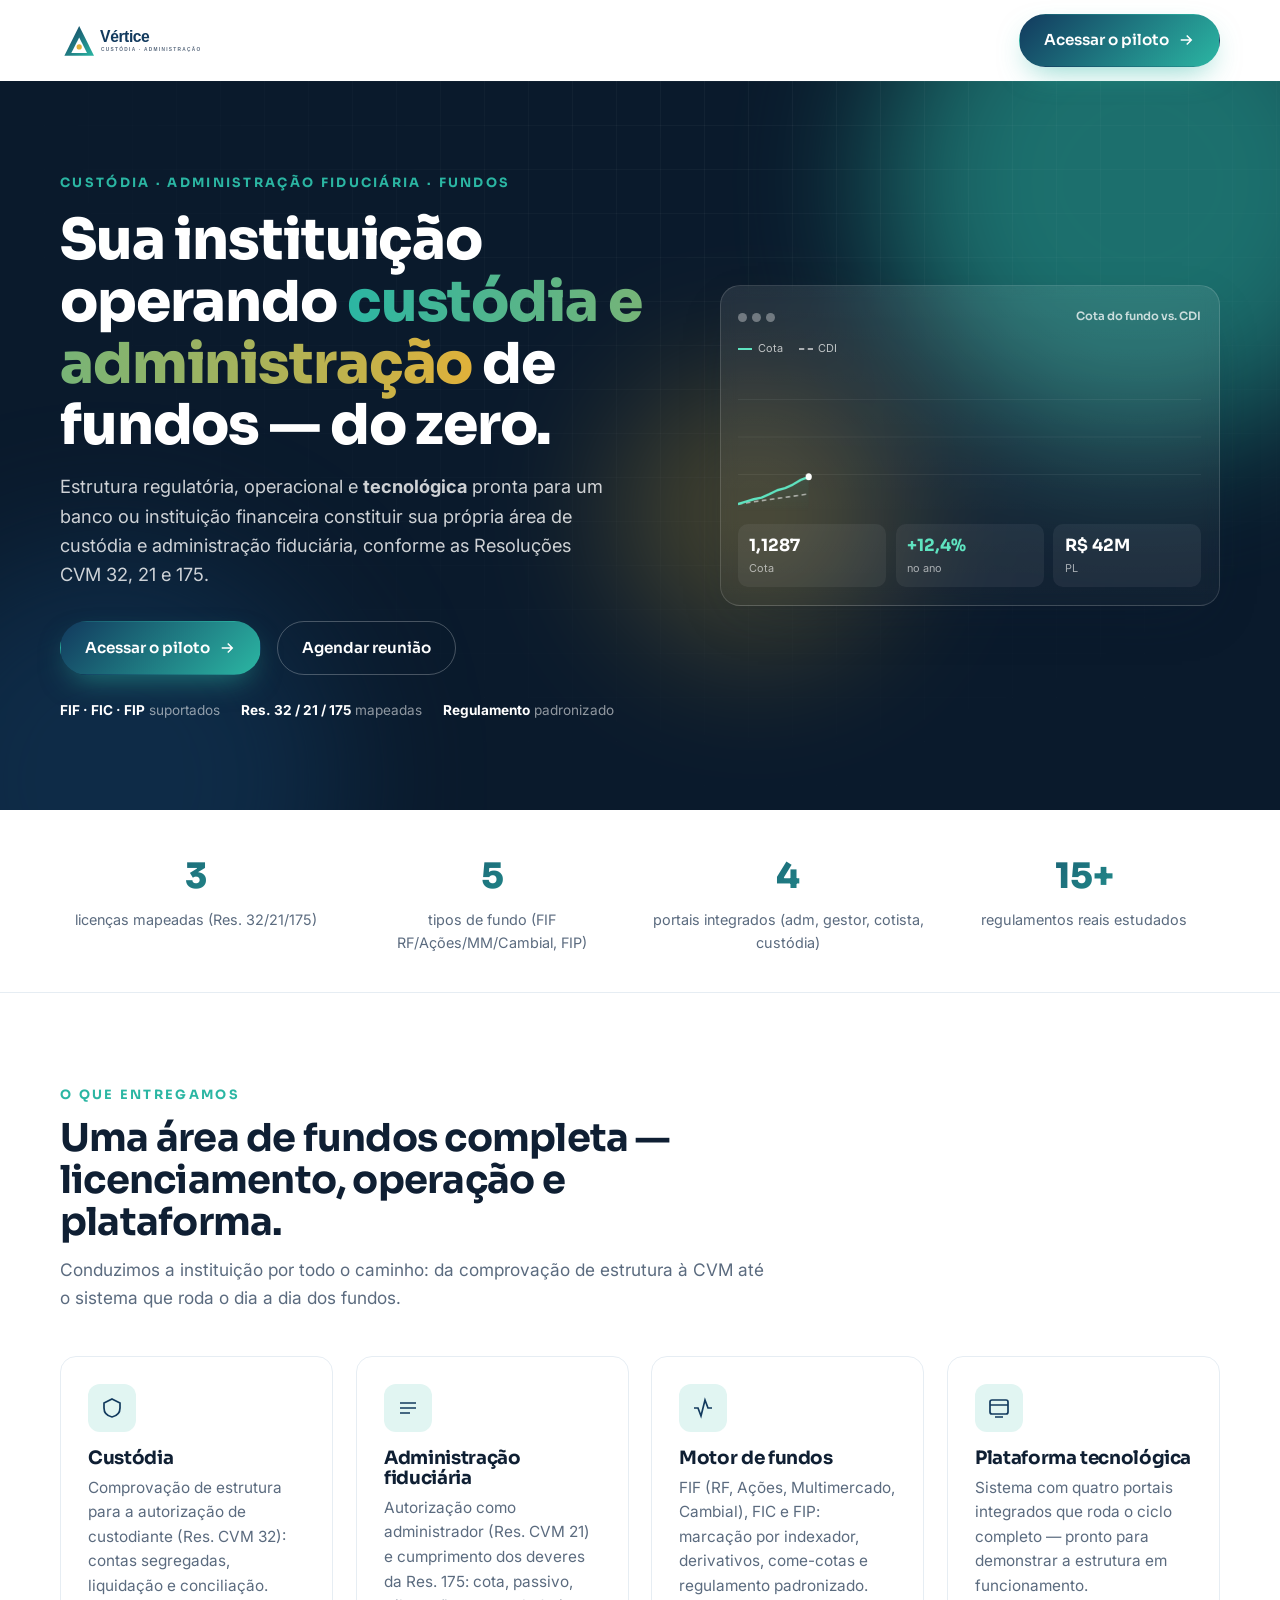
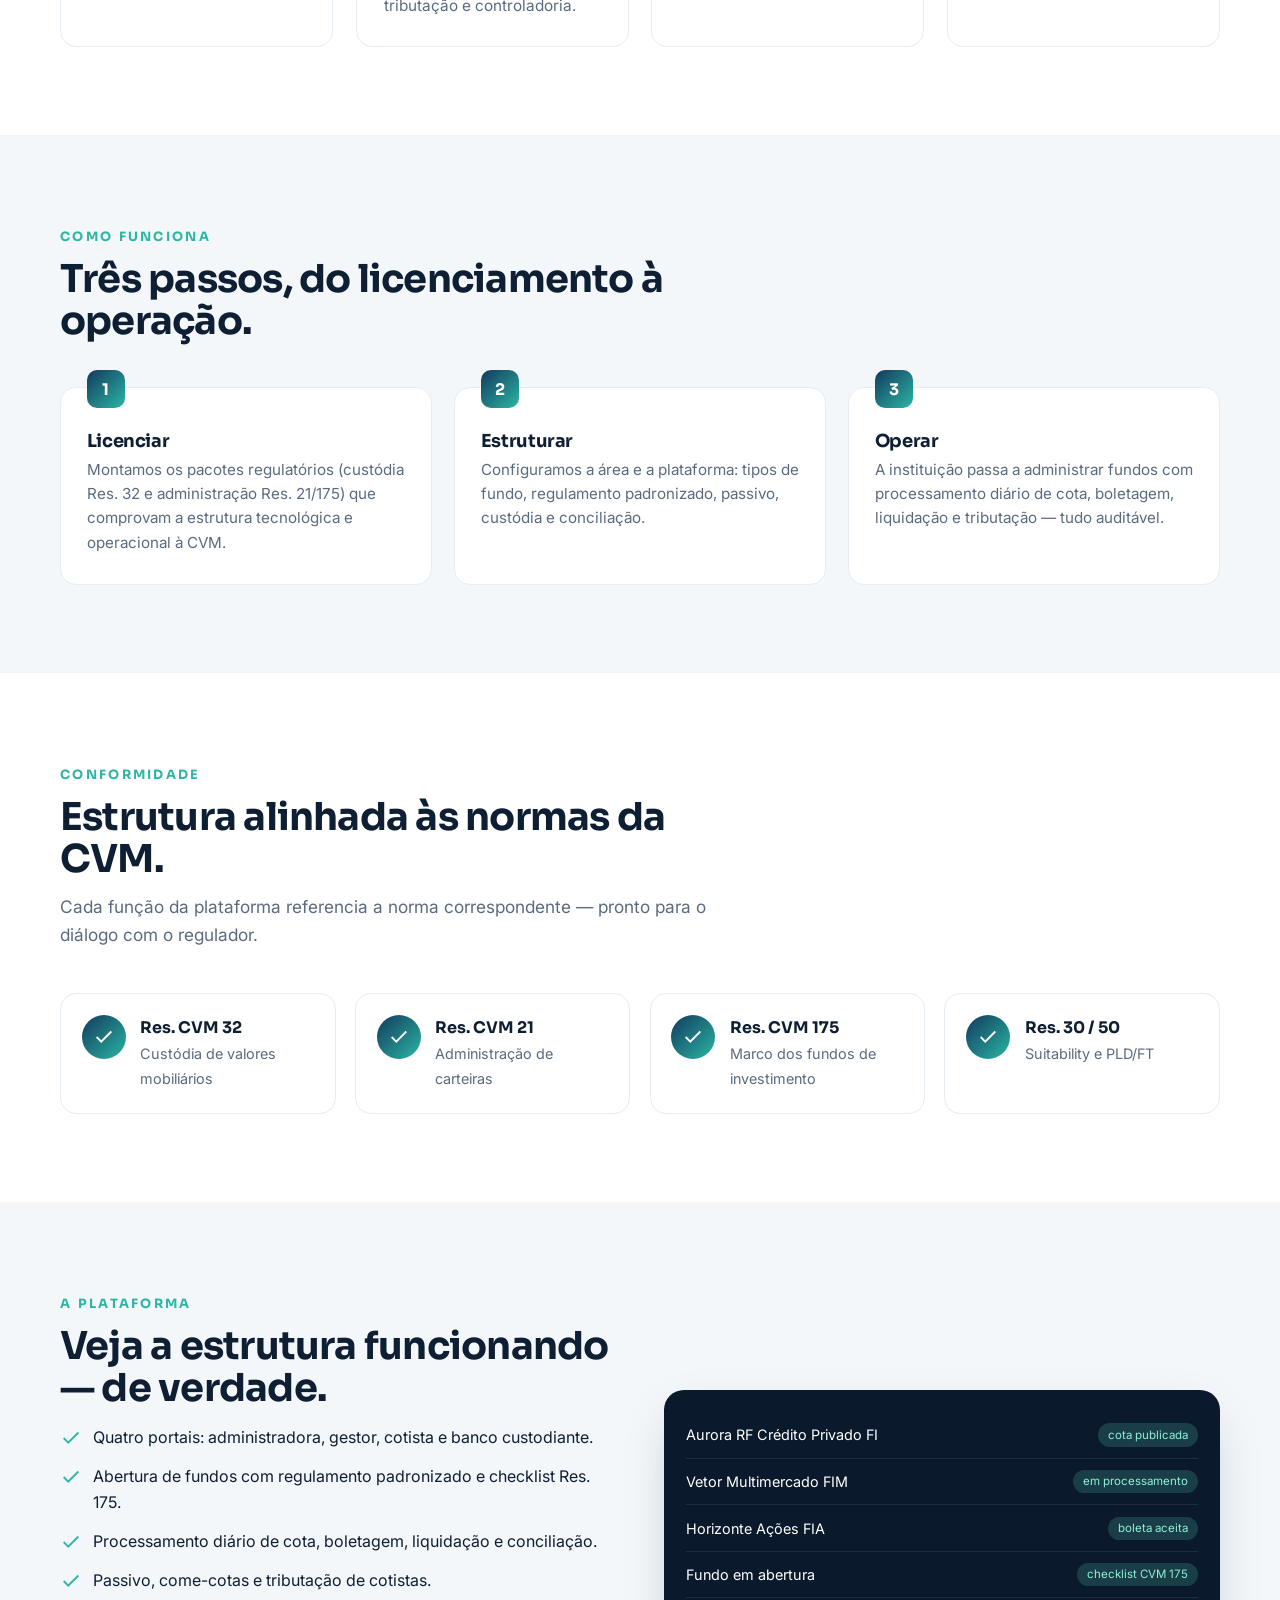
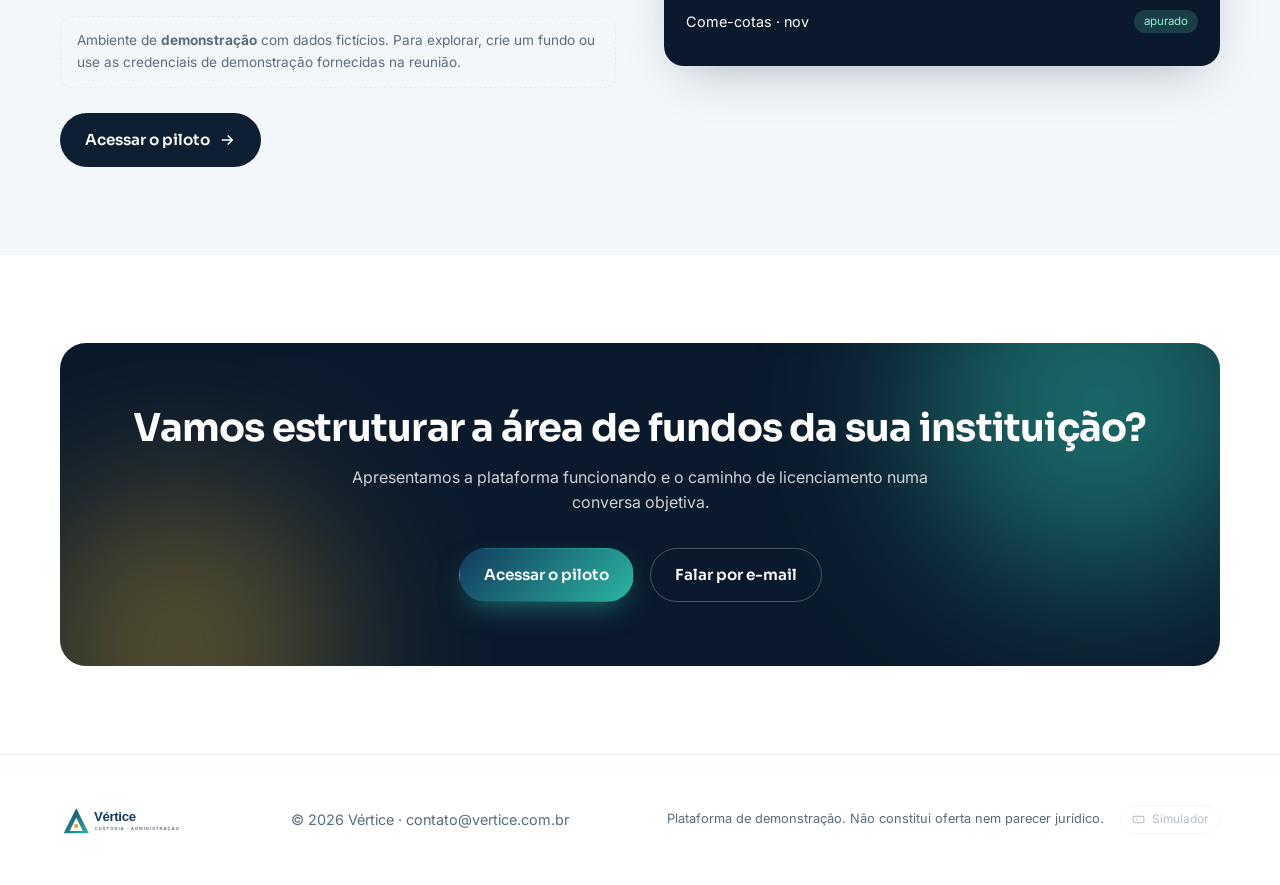
==== landing/index.html @ ff6949e5 "site" ====
<!doctype html>
<html lang="pt-BR">
<head>
<meta charset="utf-8">
<meta name="viewport" content="width=device-width, initial-scale=1">
<title>Vértice · Custódia e Administração de Fundos</title>
<meta name="description" content="Estrutura e tecnologia para instituições constituírem sua área de custódia e administração fiduciária de fundos.">
<link rel="icon" href="assets/logo.svg">
<link rel="preconnect" href="https://fonts.googleapis.com">
<link rel="preconnect" href="https://fonts.gstatic.com" crossorigin>
<link href="https://fonts.googleapis.com/css2?family=Sora:wght@400;600;700;800&family=Inter:wght@400;500;600&display=swap" rel="stylesheet">
<style>
/* ============================================================
   PALETA — TROQUE AS CORES AQUI (um lugar só)
   ============================================================ */
:root{
  --c-brand:   #123a5e;   /* azul-petróleo principal */
  --c-brand-2: #2bb6a3;   /* verde-teal (gradiente)  */
  --c-accent:  #e0b13a;   /* dourado (detalhes/CTA)  */
  --c-ink:     #0f1f33;   /* texto principal         */
  --c-muted:   #5b6b7f;   /* texto secundário        */
  --c-bg:      #ffffff;   /* fundo claro             */
  --c-soft:    #f3f7fa;   /* fundo de seções         */
  --c-line:    #e6edf3;   /* linhas/bordas           */
  --c-dark:    #0a1a2c;   /* fundo escuro (hero)     */

  --grad: linear-gradient(135deg, var(--c-brand), var(--c-brand-2));
  --radius: 16px;
  --shadow: 0 18px 50px -20px rgba(15,31,51,.35);
  --font-title: 'Sora', system-ui, sans-serif;
  --font-body: 'Inter', system-ui, sans-serif;
}

/* ============================ base ============================ */
*{box-sizing:border-box;margin:0;padding:0}
html{scroll-behavior:smooth}
body{font-family:var(--font-body);color:var(--c-ink);background:var(--c-bg);line-height:1.6;-webkit-font-smoothing:antialiased;overflow-x:hidden}
h1,h2,h3{font-family:var(--font-title);line-height:1.1;letter-spacing:-.02em;font-weight:700}
a{color:inherit;text-decoration:none}
img{max-width:100%;display:block}
.wrap{width:min(1160px,92vw);margin:0 auto}
.eyebrow{font-family:var(--font-title);font-size:.8rem;font-weight:700;letter-spacing:.18em;text-transform:uppercase;color:var(--c-brand-2)}
.btn{display:inline-flex;align-items:center;gap:.5rem;font-family:var(--font-title);font-weight:600;font-size:.95rem;padding:.85rem 1.5rem;border-radius:999px;border:1px solid transparent;cursor:pointer;transition:transform .15s ease, box-shadow .2s ease, background .2s}
.btn-primary{background:var(--grad);color:#fff;box-shadow:0 12px 30px -10px color-mix(in srgb, var(--c-brand-2) 60%, transparent)}
.btn-primary:hover{transform:translateY(-2px)}
.btn-ghost{background:transparent;border-color:rgba(255,255,255,.25);color:#fff}
.btn-ghost:hover{background:rgba(255,255,255,.08)}
.btn-dark{background:var(--c-ink);color:#fff}
.btn-dark:hover{transform:translateY(-2px)}
.btn svg{width:18px;height:18px}

/* ============================ nav ============================ */
header.nav{position:sticky;top:0;z-index:50;transition:.25s}
header.nav.scrolled{background:rgba(255,255,255,.82);backdrop-filter:blur(12px);box-shadow:0 1px 0 var(--c-line)}
.nav-in{display:flex;align-items:center;justify-content:space-between;padding:.85rem 0}
.brand{display:flex;align-items:center;gap:.6rem;height:40px}
.brand img{height:40px;width:auto}
.nav-links{display:flex;align-items:center;gap:2rem;font-weight:500;font-size:.94rem}
.nav-links a.lnk{color:var(--c-muted);transition:.2s}
header.nav:not(.scrolled) .nav-links a.lnk{color:rgba(255,255,255,.85)}
header.nav:not(.scrolled) .brand-name{color:#fff}
.nav-links a.lnk:hover{color:var(--c-brand-2)}
.nav-toggle{display:none;background:none;border:0;cursor:pointer}

/* ============================ hero ============================ */
.hero{position:relative;background:var(--c-dark);color:#fff;overflow:hidden;padding:3rem 0 5.5rem}
.hero .blob{position:absolute;border-radius:50%;filter:blur(70px);opacity:.55;animation:float 16s ease-in-out infinite}
.blob.b1{width:520px;height:520px;background:var(--c-brand-2);top:-160px;right:-120px}
.blob.b2{width:460px;height:460px;background:var(--c-brand);bottom:-200px;left:-120px;animation-delay:-6s}
.blob.b3{width:280px;height:280px;background:var(--c-accent);top:40%;right:30%;opacity:.28;animation-delay:-3s}
@keyframes float{0%,100%{transform:translate(0,0) scale(1)}50%{transform:translate(30px,-30px) scale(1.08)}}
.hero-grid{position:absolute;inset:0;background-image:linear-gradient(rgba(255,255,255,.04) 1px,transparent 1px),linear-gradient(90deg,rgba(255,255,255,.04) 1px,transparent 1px);background-size:44px 44px;mask-image:radial-gradient(ellipse at 60% 0%,#000,transparent 75%)}
.hero-in{position:relative;display:grid;grid-template-columns:1.1fr .9fr;gap:3rem;align-items:center;padding-top:2.5rem}
.hero h1{font-size:clamp(2.2rem,4.4vw,3.6rem);font-weight:800;margin:.9rem 0 1rem}
.hero h1 .hl{background:linear-gradient(90deg,var(--c-brand-2),var(--c-accent));-webkit-background-clip:text;background-clip:text;color:transparent}
.hero p.lead{font-size:1.14rem;color:rgba(255,255,255,.8);max-width:34rem}
.hero .cta-row{display:flex;gap:1rem;margin-top:2rem;flex-wrap:wrap}
.hero .micro{margin-top:1.6rem;color:rgba(255,255,255,.55);font-size:.85rem;display:flex;gap:1.3rem;flex-wrap:wrap}
.hero .micro b{color:#fff}

/* dashboard mock */
.mock{background:linear-gradient(180deg,rgba(255,255,255,.09),rgba(255,255,255,.03));border:1px solid rgba(255,255,255,.14);border-radius:20px;padding:1.1rem;backdrop-filter:blur(8px);box-shadow:var(--shadow);transform:perspective(1200px) rotateY(-9deg) rotateX(4deg)}
.mock-head{display:flex;justify-content:space-between;align-items:center;margin-bottom:.7rem}
.mock-head .dot{width:9px;height:9px;border-radius:50%;background:rgba(255,255,255,.35);display:inline-block;margin-right:5px}
.mock-tag{font-family:var(--font-title);font-size:.72rem;color:rgba(255,255,255,.75);font-weight:600}
.mock canvas{width:100%;height:150px;display:block}
.mock-kpis{display:grid;grid-template-columns:repeat(3,1fr);gap:.6rem;margin-top:.7rem}
.mock-kpi{background:rgba(255,255,255,.06);border-radius:10px;padding:.6rem .7rem}
.mock-kpi .v{font-family:var(--font-title);font-weight:700;font-size:1.05rem}
.mock-kpi .l{font-size:.68rem;color:rgba(255,255,255,.6)}
.mock-kpi .up{color:#5fe3c0}

/* ============================ métricas ============================ */
.metrics{background:var(--c-bg);border-bottom:1px solid var(--c-line)}
.metrics-in{display:grid;grid-template-columns:repeat(4,1fr);gap:1.5rem;padding:2.4rem 0}
.metric{text-align:center}
.metric .num{font-family:var(--font-title);font-weight:800;font-size:2.2rem;background:var(--grad);-webkit-background-clip:text;background-clip:text;color:transparent}
.metric .lab{color:var(--c-muted);font-size:.9rem;margin-top:.2rem}

/* ============================ seções ============================ */
section{padding:5.5rem 0}
.sec-head{max-width:44rem;margin-bottom:2.8rem}
.sec-head h2{font-size:clamp(1.7rem,3vw,2.5rem);margin:.6rem 0 .8rem}
.sec-head p{color:var(--c-muted);font-size:1.08rem}
.soft{background:var(--c-soft)}

.cards{display:grid;grid-template-columns:repeat(auto-fit,minmax(250px,1fr));gap:1.4rem}
.card{background:var(--c-bg);border:1px solid var(--c-line);border-radius:var(--radius);padding:1.7rem;transition:transform .18s ease, box-shadow .25s ease;will-change:transform}
.card:hover{box-shadow:var(--shadow)}
.card .ic{width:48px;height:48px;border-radius:12px;display:grid;place-items:center;background:color-mix(in srgb,var(--c-brand-2) 14%,#fff);margin-bottom:1rem}
.card .ic svg{width:24px;height:24px;stroke:var(--c-brand);fill:none;stroke-width:1.7}
.card h3{font-size:1.15rem;margin-bottom:.45rem}
.card p{color:var(--c-muted);font-size:.96rem}

/* passos */
.steps{display:grid;grid-template-columns:repeat(3,1fr);gap:1.4rem;counter-reset:s}
.step{position:relative;background:var(--c-bg);border:1px solid var(--c-line);border-radius:var(--radius);padding:1.8rem 1.6rem}
.step::before{counter-increment:s;content:counter(s);position:absolute;top:-18px;left:1.6rem;width:38px;height:38px;border-radius:10px;background:var(--grad);color:#fff;font-family:var(--font-title);font-weight:700;display:grid;place-items:center}
.step h3{margin:.9rem 0 .4rem;font-size:1.12rem}
.step p{color:var(--c-muted);font-size:.95rem}

/* conformidade */
.compliance{display:grid;grid-template-columns:repeat(auto-fit,minmax(200px,1fr));gap:1.2rem}
.badge{display:flex;gap:.9rem;align-items:flex-start;background:var(--c-bg);border:1px solid var(--c-line);border-radius:var(--radius);padding:1.3rem}
.badge .seal{flex:0 0 auto;width:44px;height:44px;border-radius:50%;background:var(--grad);display:grid;place-items:center;color:#fff}
.badge .seal svg{width:22px;height:22px;stroke:#fff;fill:none;stroke-width:2}
.badge b{font-family:var(--font-title)}
.badge span{color:var(--c-muted);font-size:.9rem}

/* plataforma */
.platform{display:grid;grid-template-columns:1fr 1fr;gap:3rem;align-items:center}
.plat-list{list-style:none;display:grid;gap:.85rem}
.plat-list li{display:flex;gap:.7rem;align-items:flex-start;color:var(--c-ink)}
.plat-list li svg{flex:0 0 auto;width:22px;height:22px;stroke:var(--c-brand-2);fill:none;stroke-width:2;margin-top:2px}
.plat-note{margin-top:1.4rem;font-size:.85rem;color:var(--c-muted);background:var(--c-soft);border:1px dashed var(--c-line);border-radius:12px;padding:.8rem 1rem}
.plat-visual{background:var(--c-dark);border-radius:20px;padding:1.4rem;color:#fff;box-shadow:var(--shadow)}
.plat-visual .row{display:flex;justify-content:space-between;padding:.7rem 0;border-bottom:1px solid rgba(255,255,255,.08);font-size:.9rem}
.plat-visual .row:last-child{border:0}
.plat-visual .pill{font-size:.72rem;padding:.15rem .6rem;border-radius:999px;background:rgba(95,227,192,.18);color:#8ff0d8}

/* CTA final */
.final{background:var(--c-dark);color:#fff;text-align:center;border-radius:26px;padding:4rem 2rem;position:relative;overflow:hidden}
.final .blob{position:absolute;border-radius:50%;filter:blur(80px);opacity:.5}
.final h2{font-size:clamp(1.8rem,3vw,2.6rem);position:relative}
.final p{color:rgba(255,255,255,.8);max-width:38rem;margin:1rem auto 2rem;position:relative}
.final .cta-row{display:flex;gap:1rem;justify-content:center;flex-wrap:wrap;position:relative}

/* footer */
footer{padding:3rem 0;border-top:1px solid var(--c-line);color:var(--c-muted);font-size:.9rem}
.foot-in{display:flex;justify-content:space-between;align-items:center;flex-wrap:wrap;gap:1rem}
.foot-in img{height:34px}
/* acesso discreto ao god-mode/simulador — presente, mas sem destaque */
.foot-sim{display:inline-flex;align-items:center;gap:.4rem;font-size:.74rem;color:var(--c-muted);opacity:.45;border:1px solid var(--c-line);border-radius:999px;padding:.28rem .7rem;transition:opacity .2s, border-color .2s}
.foot-sim:hover{opacity:1;border-color:var(--c-brand-2)}
.foot-sim svg{width:13px;height:13px;stroke:currentColor;fill:none;stroke-width:2}

/* reveal */
.reveal{opacity:0;transform:translateY(24px);transition:opacity .7s ease, transform .7s ease}
.reveal.in{opacity:1;transform:none}

/* responsivo */
@media(max-width:900px){
  .hero-in,.platform{grid-template-columns:1fr}
  .metrics-in{grid-template-columns:repeat(2,1fr);gap:1.8rem 1rem}
  .steps{grid-template-columns:1fr}
  .nav-links{display:none}
  .nav-toggle{display:block}
  .mock{transform:none;margin-top:1rem}
}
</style>
</head>
<body>

<!-- ===================== NAV ===================== -->
<header class="nav" id="nav">
  <div class="wrap nav-in">
    <a class="brand" href="#top"><img src="assets/logo.svg" alt="" data-logo></a>
    <nav class="nav-links">
      <a class="lnk" href="#solucao">Solução</a>
      <a class="lnk" href="#como">Como funciona</a>
      <a class="lnk" href="#conformidade">Conformidade</a>
      <a class="lnk" href="#plataforma">Plataforma</a>
      <a class="btn btn-primary" data-piloto href="#">Acessar o piloto
        <svg viewBox="0 0 24 24" fill="none" stroke="currentColor" stroke-width="2"><path d="M5 12h14M13 6l6 6-6 6"/></svg></a>
    </nav>
    <button class="nav-toggle" aria-label="menu">
      <svg width="26" height="26" viewBox="0 0 24 24" stroke="#fff" stroke-width="2"><path d="M4 7h16M4 12h16M4 17h16"/></svg>
    </button>
  </div>
</header>

<!-- ===================== HERO ===================== -->
<a id="top"></a>
<section class="hero">
  <span class="blob b1"></span><span class="blob b2"></span><span class="blob b3"></span>
  <div class="hero-grid"></div>
  <div class="wrap hero-in">
    <div>
      <span class="eyebrow">Custódia · Administração Fiduciária · Fundos</span>
      <h1>Sua instituição operando <span class="hl">custódia e administração</span> de fundos — do zero.</h1>
      <p class="lead">Estrutura regulatória, operacional e <b>tecnológica</b> pronta para um banco ou instituição financeira constituir sua própria área de custódia e administração fiduciária, conforme as Resoluções CVM 32, 21 e 175.</p>
      <div class="cta-row">
        <a class="btn btn-primary" data-piloto href="#">Acessar o piloto
          <svg viewBox="0 0 24 24" fill="none" stroke="currentColor" stroke-width="2"><path d="M5 12h14M13 6l6 6-6 6"/></svg></a>
        <a class="btn btn-ghost" href="#contato">Agendar reunião</a>
      </div>
      <div class="micro">
        <span><b>FIF · FIC · FIP</b> suportados</span>
        <span><b>Res. 32 / 21 / 175</b> mapeadas</span>
        <span><b>Regulamento</b> padronizado</span>
      </div>
    </div>
    <div class="mock reveal">
      <div class="mock-head">
        <span><span class="dot"></span><span class="dot"></span><span class="dot"></span></span>
        <span class="mock-tag">Cota do fundo vs. CDI</span>
      </div>
      <div style="display:flex;gap:1rem;font-size:.68rem;color:rgba(255,255,255,.7);margin-bottom:.3rem">
        <span style="display:inline-flex;align-items:center;gap:.35rem"><i style="width:14px;height:2px;background:#5fe3c0;display:inline-block"></i>Cota</span>
        <span style="display:inline-flex;align-items:center;gap:.35rem"><i style="width:14px;height:0;border-top:2px dashed rgba(255,255,255,.6);display:inline-block"></i>CDI</span>
      </div>
      <canvas id="cotaChart" width="520" height="150"></canvas>
      <div class="mock-kpis">
        <div class="mock-kpi"><div class="v" data-count="1.1287" data-dec="4">0</div><div class="l">Cota</div></div>
        <div class="mock-kpi"><div class="v up">+<span data-count="12.4" data-dec="1">0</span>%</div><div class="l">no ano</div></div>
        <div class="mock-kpi"><div class="v">R$ <span data-count="42" data-suf="M">0</span></div><div class="l">PL</div></div>
      </div>
    </div>
  </div>
</section>

<!-- ===================== MÉTRICAS ===================== -->
<div class="metrics">
  <div class="wrap metrics-in">
    <div class="metric"><div class="num"><span data-count="3">0</span></div><div class="lab">licenças mapeadas (Res. 32/21/175)</div></div>
    <div class="metric"><div class="num"><span data-count="5">0</span></div><div class="lab">tipos de fundo (FIF RF/Ações/MM/Cambial, FIP)</div></div>
    <div class="metric"><div class="num"><span data-count="4">0</span></div><div class="lab">portais integrados (adm, gestor, cotista, custódia)</div></div>
    <div class="metric"><div class="num"><span data-count="15">0</span>+</div><div class="lab">regulamentos reais estudados</div></div>
  </div>
</div>

<!-- ===================== SOLUÇÃO ===================== -->
<section id="solucao">
  <div class="wrap">
    <div class="sec-head reveal">
      <span class="eyebrow">O que entregamos</span>
      <h2>Uma área de fundos completa — licenciamento, operação e plataforma.</h2>
      <p>Conduzimos a instituição por todo o caminho: da comprovação de estrutura à CVM até o sistema que roda o dia a dia dos fundos.</p>
    </div>
    <div class="cards">
      <div class="card reveal"><div class="ic"><svg viewBox="0 0 24 24"><path d="M12 3l8 4v5c0 5-3.5 8-8 9-4.5-1-8-4-8-9V7z"/></svg></div>
        <h3>Custódia</h3><p>Comprovação de estrutura para a autorização de custodiante (Res. CVM 32): contas segregadas, liquidação e conciliação.</p></div>
      <div class="card reveal"><div class="ic"><svg viewBox="0 0 24 24"><path d="M4 7h16M4 12h16M4 17h10"/></svg></div>
        <h3>Administração fiduciária</h3><p>Autorização como administrador (Res. CVM 21) e cumprimento dos deveres da Res. 175: cota, passivo, tributação e controladoria.</p></div>
      <div class="card reveal"><div class="ic"><svg viewBox="0 0 24 24"><path d="M3 12h4l3 8 4-16 3 8h4"/></svg></div>
        <h3>Motor de fundos</h3><p>FIF (RF, Ações, Multimercado, Cambial), FIC e FIP: marcação por indexador, derivativos, come-cotas e regulamento padronizado.</p></div>
      <div class="card reveal"><div class="ic"><svg viewBox="0 0 24 24"><rect x="3" y="4" width="18" height="14" rx="2"/><path d="M3 9h18M8 21h8"/></svg></div>
        <h3>Plataforma tecnológica</h3><p>Sistema com quatro portais integrados que roda o ciclo completo — pronto para demonstrar a estrutura em funcionamento.</p></div>
    </div>
  </div>
</section>

<!-- ===================== COMO FUNCIONA ===================== -->
<section id="como" class="soft">
  <div class="wrap">
    <div class="sec-head reveal">
      <span class="eyebrow">Como funciona</span>
      <h2>Três passos, do licenciamento à operação.</h2>
    </div>
    <div class="steps">
      <div class="step reveal"><h3>Licenciar</h3><p>Montamos os pacotes regulatórios (custódia Res. 32 e administração Res. 21/175) que comprovam a estrutura tecnológica e operacional à CVM.</p></div>
      <div class="step reveal"><h3>Estruturar</h3><p>Configuramos a área e a plataforma: tipos de fundo, regulamento padronizado, passivo, custódia e conciliação.</p></div>
      <div class="step reveal"><h3>Operar</h3><p>A instituição passa a administrar fundos com processamento diário de cota, boletagem, liquidação e tributação — tudo auditável.</p></div>
    </div>
  </div>
</section>

<!-- ===================== CONFORMIDADE ===================== -->
<section id="conformidade">
  <div class="wrap">
    <div class="sec-head reveal">
      <span class="eyebrow">Conformidade</span>
      <h2>Estrutura alinhada às normas da CVM.</h2>
      <p>Cada função da plataforma referencia a norma correspondente — pronto para o diálogo com o regulador.</p>
    </div>
    <div class="compliance">
      <div class="badge reveal"><div class="seal"><svg viewBox="0 0 24 24"><path d="M20 6L9 17l-5-5"/></svg></div><div><b>Res. CVM 32</b><br><span>Custódia de valores mobiliários</span></div></div>
      <div class="badge reveal"><div class="seal"><svg viewBox="0 0 24 24"><path d="M20 6L9 17l-5-5"/></svg></div><div><b>Res. CVM 21</b><br><span>Administração de carteiras</span></div></div>
      <div class="badge reveal"><div class="seal"><svg viewBox="0 0 24 24"><path d="M20 6L9 17l-5-5"/></svg></div><div><b>Res. CVM 175</b><br><span>Marco dos fundos de investimento</span></div></div>
      <div class="badge reveal"><div class="seal"><svg viewBox="0 0 24 24"><path d="M20 6L9 17l-5-5"/></svg></div><div><b>Res. 30 / 50</b><br><span>Suitability e PLD/FT</span></div></div>
    </div>
  </div>
</section>

<!-- ===================== PLATAFORMA (DEMO) ===================== -->
<section id="plataforma" class="soft">
  <div class="wrap platform">
    <div class="reveal">
      <span class="eyebrow">A plataforma</span>
      <h2 style="font-size:clamp(1.7rem,3vw,2.4rem);margin:.6rem 0 1rem">Veja a estrutura funcionando — de verdade.</h2>
      <ul class="plat-list">
        <li><svg viewBox="0 0 24 24"><path d="M20 6L9 17l-5-5"/></svg> Quatro portais: administradora, gestor, cotista e banco custodiante.</li>
        <li><svg viewBox="0 0 24 24"><path d="M20 6L9 17l-5-5"/></svg> Abertura de fundos com regulamento padronizado e checklist Res. 175.</li>
        <li><svg viewBox="0 0 24 24"><path d="M20 6L9 17l-5-5"/></svg> Processamento diário de cota, boletagem, liquidação e conciliação.</li>
        <li><svg viewBox="0 0 24 24"><path d="M20 6L9 17l-5-5"/></svg> Passivo, come-cotas e tributação de cotistas.</li>
      </ul>
      <div class="plat-note">Ambiente de <b>demonstração</b> com dados fictícios. Para explorar, crie um fundo ou use as credenciais de demonstração fornecidas na reunião.</div>
      <div class="cta-row" style="margin-top:1.6rem">
        <a class="btn btn-dark" data-piloto href="#">Acessar o piloto
          <svg viewBox="0 0 24 24" fill="none" stroke="currentColor" stroke-width="2"><path d="M5 12h14M13 6l6 6-6 6"/></svg></a>
      </div>
    </div>
    <div class="plat-visual reveal">
      <div class="row"><span>Aurora RF Crédito Privado FI</span><span class="pill">cota publicada</span></div>
      <div class="row"><span>Vetor Multimercado FIM</span><span class="pill">em processamento</span></div>
      <div class="row"><span>Horizonte Ações FIA</span><span class="pill">boleta aceita</span></div>
      <div class="row"><span>Fundo em abertura</span><span class="pill">checklist CVM 175</span></div>
      <div class="row"><span>Come-cotas · nov</span><span class="pill">apurado</span></div>
    </div>
  </div>
</section>

<!-- ===================== CTA FINAL ===================== -->
<section id="contato">
  <div class="wrap">
    <div class="final reveal">
      <span class="blob b1" style="width:360px;height:360px;background:var(--c-brand-2);top:-120px;right:-60px"></span>
      <span class="blob b2" style="width:320px;height:320px;background:var(--c-accent);bottom:-140px;left:-40px;opacity:.35"></span>
      <h2>Vamos estruturar a área de fundos da sua instituição?</h2>
      <p>Apresentamos a plataforma funcionando e o caminho de licenciamento numa conversa objetiva.</p>
      <div class="cta-row">
        <a class="btn btn-primary" data-piloto href="#">Acessar o piloto</a>
        <a class="btn btn-ghost" data-mailto href="#">Falar por e-mail</a>
      </div>
    </div>
  </div>
</section>

<!-- ===================== FOOTER ===================== -->
<footer>
  <div class="wrap foot-in">
    <img src="assets/logo.svg" alt="" data-logo>
    <div>© <span id="ano"></span> <span data-marca>Vértice</span> · <span data-email>contato@exemplo.com.br</span></div>
    <div style="font-size:.8rem;display:flex;align-items:center;gap:1rem;flex-wrap:wrap">
      Plataforma de demonstração. Não constitui oferta nem parecer jurídico.
      <a class="foot-sim" data-simulador href="#" title="Acesso interno — simulador master">
        <svg viewBox="0 0 24 24"><rect x="2" y="6" width="20" height="12" rx="3"/><path d="M7 12h3M8.5 10.5v3M15 11h.01M18 13h.01"/></svg>
        Simulador
      </a>
    </div>
  </div>
</footer>

<script>
/* ============================================================
   CONFIG — TROQUE AQUI (marca, URL do piloto, e-mail)
   ============================================================ */
const CONFIG = {
  marca: 'Vértice',
  pilotoURL:    '/piloto/',              // <-- URL do piloto quando hospedar (ex.: https://app.suaempresa.com.br/)
  simuladorURL: '/piloto/simulador/',    // <-- god-mode / simulador master (acesso discreto no rodapé)
  email:  'contato@vertice.com.br'       // <-- seu e-mail profissional
};

/* aplica config */
document.title = CONFIG.marca + ' · Custódia e Administração de Fundos';
document.querySelectorAll('[data-marca]').forEach(e=>e.textContent=CONFIG.marca);
document.querySelectorAll('[data-email]').forEach(e=>e.textContent=CONFIG.email);
document.querySelectorAll('[data-piloto]').forEach(e=>e.setAttribute('href',CONFIG.pilotoURL));
document.querySelectorAll('[data-simulador]').forEach(e=>e.setAttribute('href',CONFIG.simuladorURL));
document.querySelectorAll('[data-mailto]').forEach(e=>e.setAttribute('href','mailto:'+CONFIG.email));
document.getElementById('ano').textContent = new Date().getFullYear();

/* nav scroll + mobile */
const nav = document.getElementById('nav');
addEventListener('scroll',()=>nav.classList.toggle('scrolled', scrollY>20));
document.querySelector('.nav-toggle').addEventListener('click',()=>{
  document.querySelector('.nav-links').style.display = 'flex';
  document.querySelector('.nav-links').style.cssText='display:flex;position:absolute;top:64px;right:4vw;flex-direction:column;background:#fff;padding:1rem 1.4rem;border-radius:14px;box-shadow:var(--shadow);gap:1rem';
});

/* reveal on scroll */
const io = new IntersectionObserver((es)=>es.forEach(x=>{if(x.isIntersecting){x.target.classList.add('in');io.unobserve(x.target)}}),{threshold:.15});
document.querySelectorAll('.reveal').forEach(el=>io.observe(el));

/* animated counters */
function animateCount(el){
  const target=parseFloat(el.dataset.count), dec=parseInt(el.dataset.dec||'0'), suf=el.dataset.suf||'';
  let t0=null, dur=1400;
  const step=(ts)=>{ if(!t0)t0=ts; const p=Math.min((ts-t0)/dur,1); const e=1-Math.pow(1-p,3);
    el.textContent=(target*e).toFixed(dec).replace('.',',')+suf; if(p<1)requestAnimationFrame(step); };
  requestAnimationFrame(step);
}
const ioC=new IntersectionObserver((es)=>es.forEach(x=>{if(x.isIntersecting){animateCount(x.target);ioC.unobserve(x.target)}}),{threshold:.6});
document.querySelectorAll('[data-count]').forEach(el=>ioC.observe(el));

/* card tilt */
document.querySelectorAll('.card').forEach(c=>{
  c.addEventListener('mousemove',e=>{const r=c.getBoundingClientRect();const x=(e.clientX-r.left)/r.width-.5;const y=(e.clientY-r.top)/r.height-.5;
    c.style.transform=`perspective(700px) rotateX(${-y*5}deg) rotateY(${x*5}deg) translateY(-3px)`;});
  c.addEventListener('mouseleave',()=>c.style.transform='');
});

/* cota chart (canvas animado) */
(function(){
  const cv=document.getElementById('cotaChart'); if(!cv)return; const ctx=cv.getContext('2d');
  const W=cv.width,H=cv.height, n=60;
  const data=[]; let v=100; for(let i=0;i<n;i++){v+=(Math.sin(i/6)*0.6)+(Math.random()*0.8-0.2)+0.35;data.push(v);}
  // linha do CDI (benchmark): sobe de forma suave e fica abaixo da cota — o fundo entrega alfa
  const cdi=[]; const base=data[0], excedente=(data[n-1]-data[0])*0.6;
  for(let i=0;i<n;i++){const t=i/(n-1); cdi.push(base + excedente*(t*0.85 + t*t*0.15));}
  const all=data.concat(cdi);
  const min=Math.min(...all), max=Math.max(...all);
  const X=i=>i/(n-1)*W, Y=val=>H-8-((val-min)/(max-min))*(H-24);
  let prog=0;
  function draw(){
    ctx.clearRect(0,0,W,H);
    // grade
    ctx.strokeStyle='rgba(255,255,255,.06)';ctx.lineWidth=1;
    for(let g=1;g<4;g++){const y=g/4*H;ctx.beginPath();ctx.moveTo(0,y);ctx.lineTo(W,y);ctx.stroke();}
    const count=Math.floor(prog*n);
    // área
    const grad=ctx.createLinearGradient(0,0,0,H);grad.addColorStop(0,'rgba(43,182,163,.35)');grad.addColorStop(1,'rgba(43,182,163,0)');
    ctx.beginPath();ctx.moveTo(0,H);
    for(let i=0;i<count;i++)ctx.lineTo(X(i),Y(data[i]));
    ctx.lineTo(X(Math.max(count-1,0)),H);ctx.closePath();ctx.fillStyle=grad;ctx.fill();
    // linha do CDI (benchmark) — tracejada, discreta
    ctx.beginPath();ctx.lineWidth=1.6;ctx.strokeStyle='rgba(255,255,255,.55)';ctx.setLineDash([5,4]);
    for(let i=0;i<count;i++){const x=X(i),y=Y(cdi[i]);i?ctx.lineTo(x,y):ctx.moveTo(x,y);}
    ctx.stroke();ctx.setLineDash([]);
    // linha da cota do fundo
    ctx.beginPath();ctx.lineWidth=2.4;ctx.strokeStyle='#5fe3c0';ctx.lineJoin='round';
    for(let i=0;i<count;i++){const x=X(i),y=Y(data[i]);i?ctx.lineTo(x,y):ctx.moveTo(x,y);}
    ctx.stroke();
    // ponto
    if(count>0){const x=X(count-1),y=Y(data[count-1]);ctx.beginPath();ctx.arc(x,y,3.5,0,7);ctx.fillStyle='#fff';ctx.fill();}
    if(prog<1){prog+=0.02;requestAnimationFrame(draw);}
  }
  new IntersectionObserver((e)=>{if(e[0].isIntersecting){prog=0;draw();}}).observe(cv);
})();
</script>
</body>
</html>
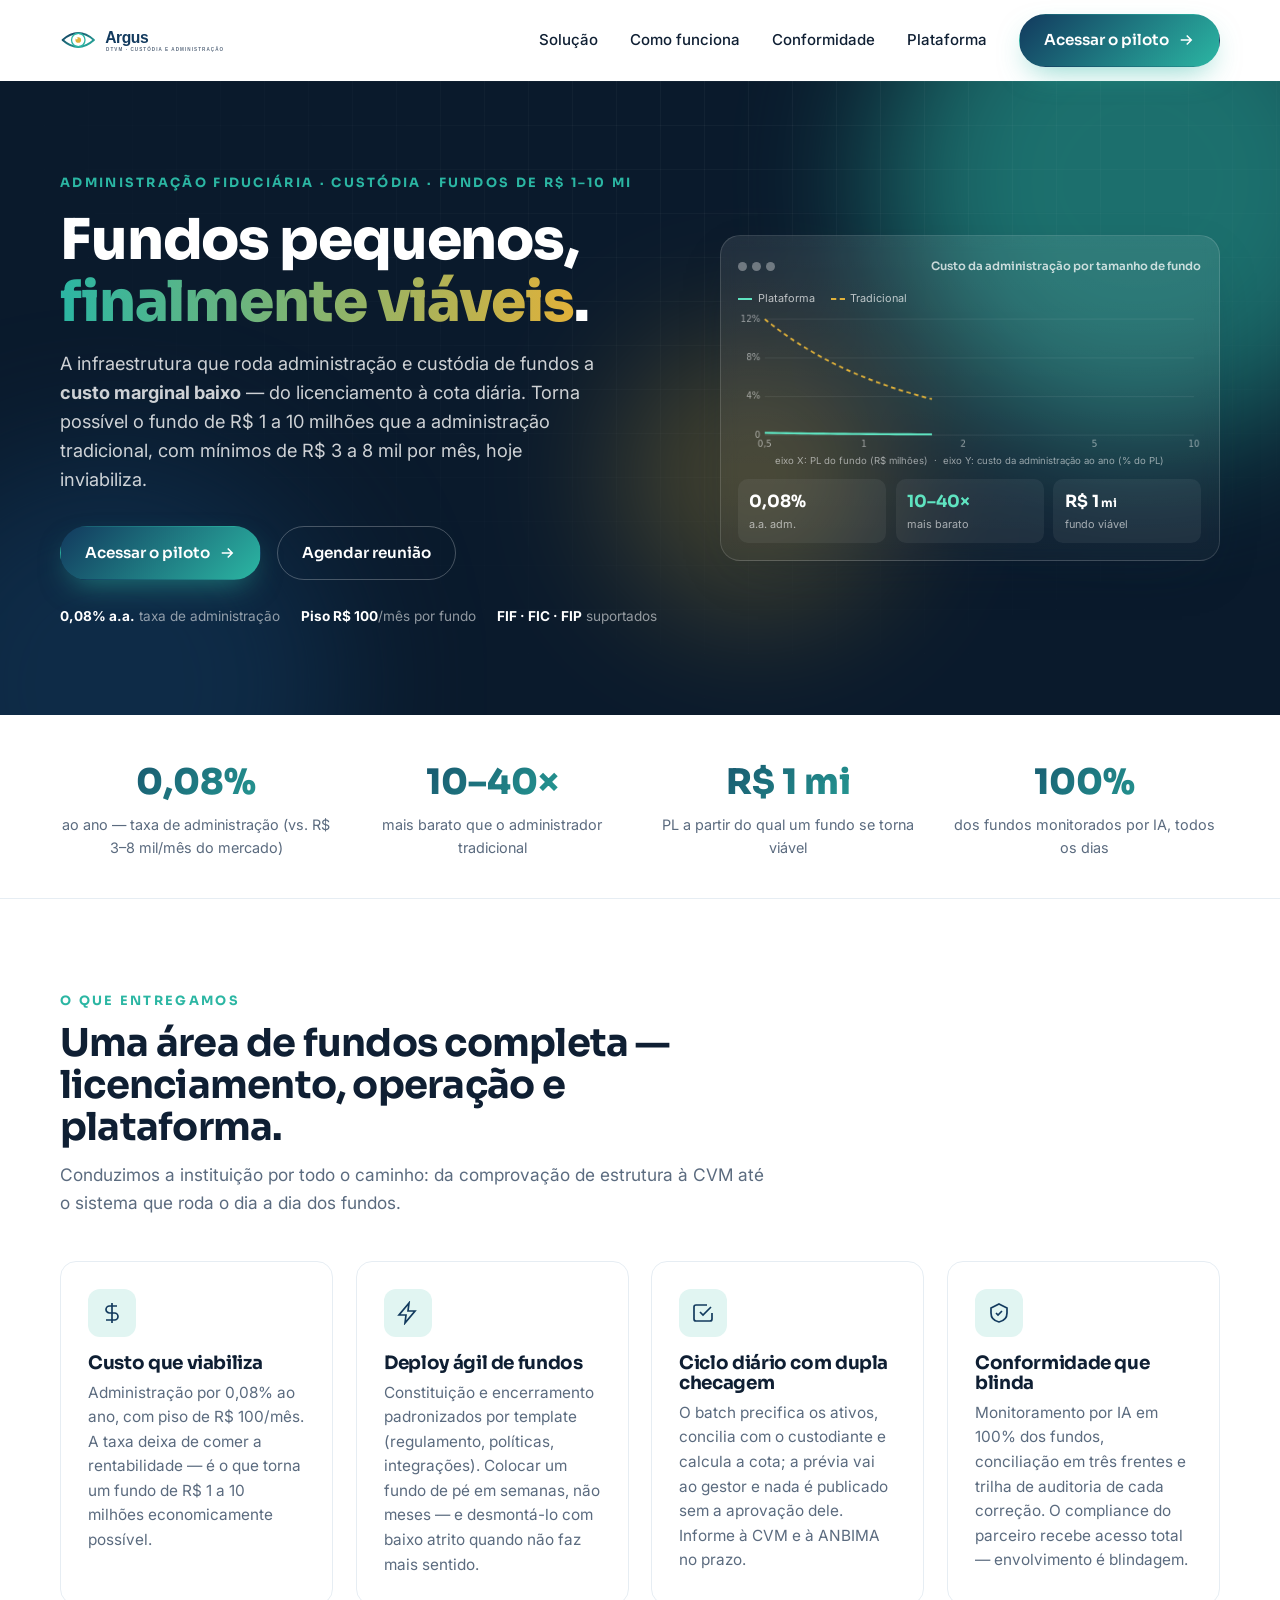
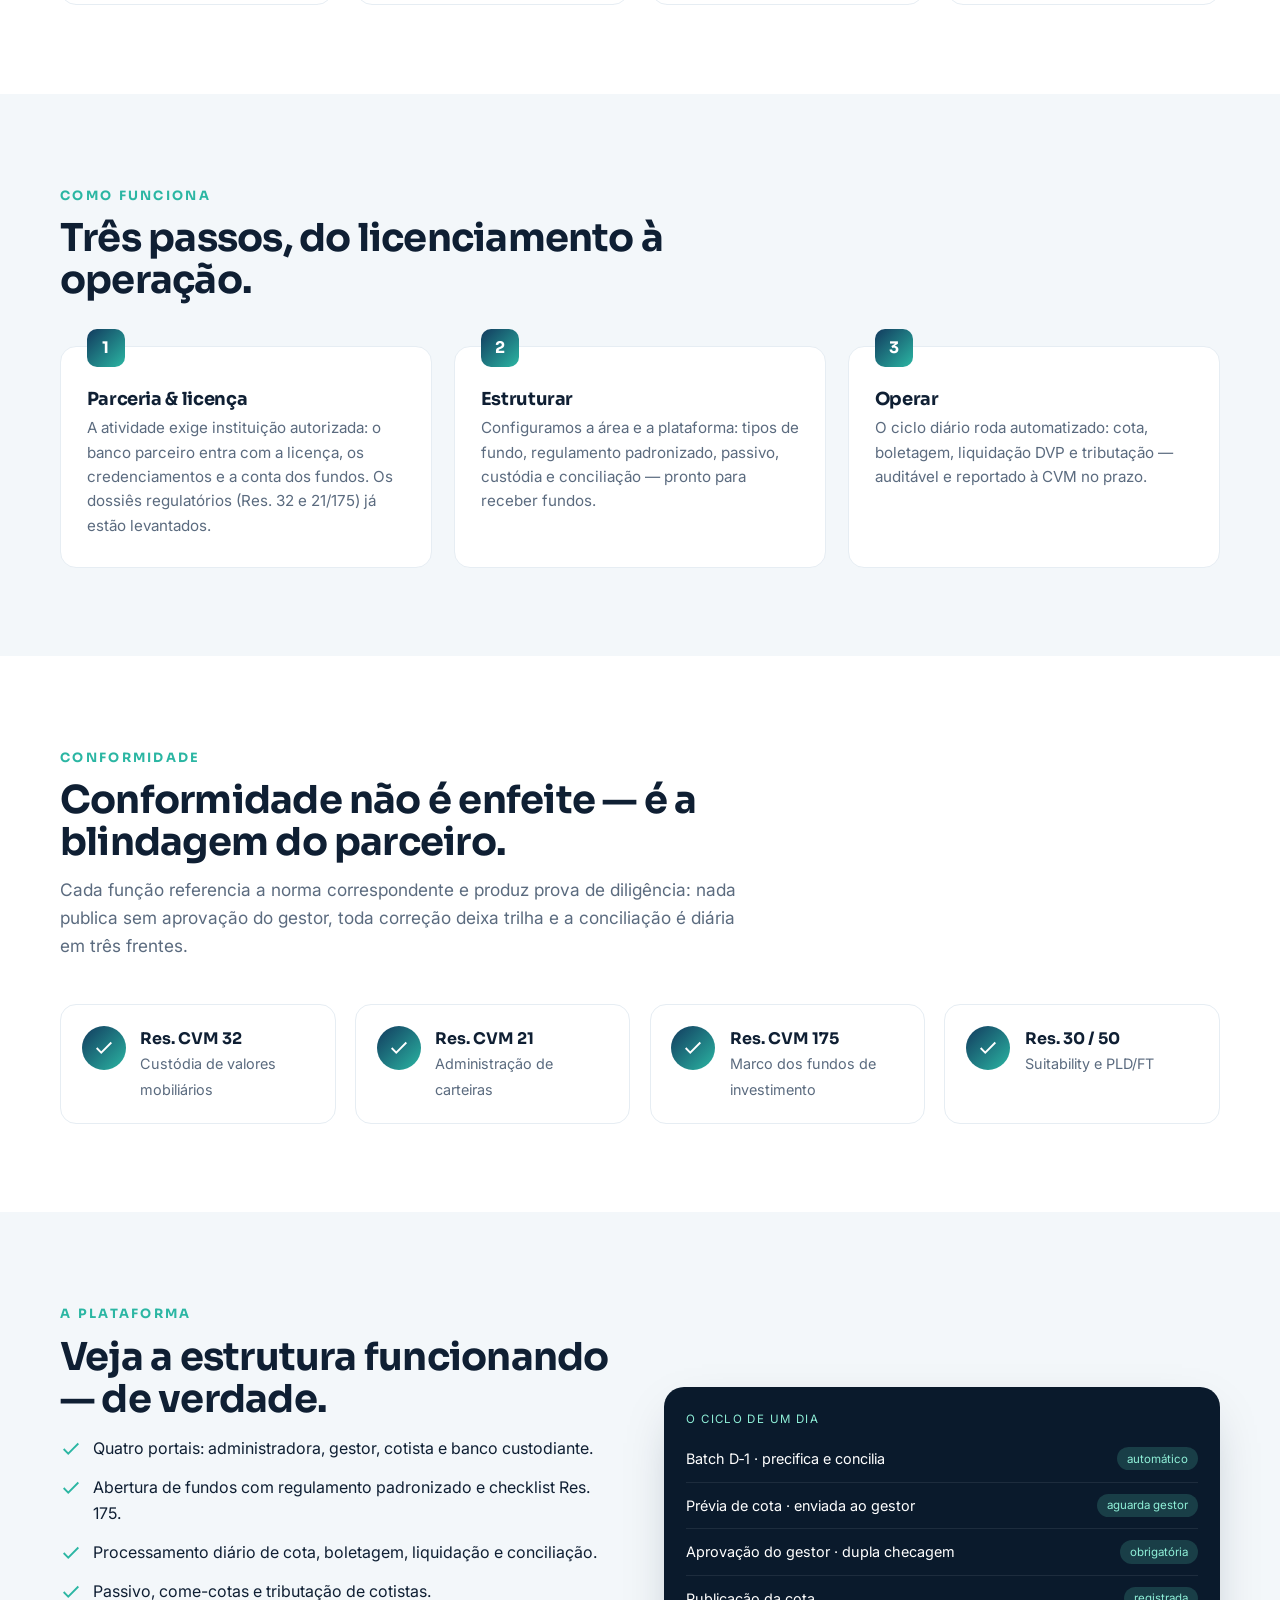
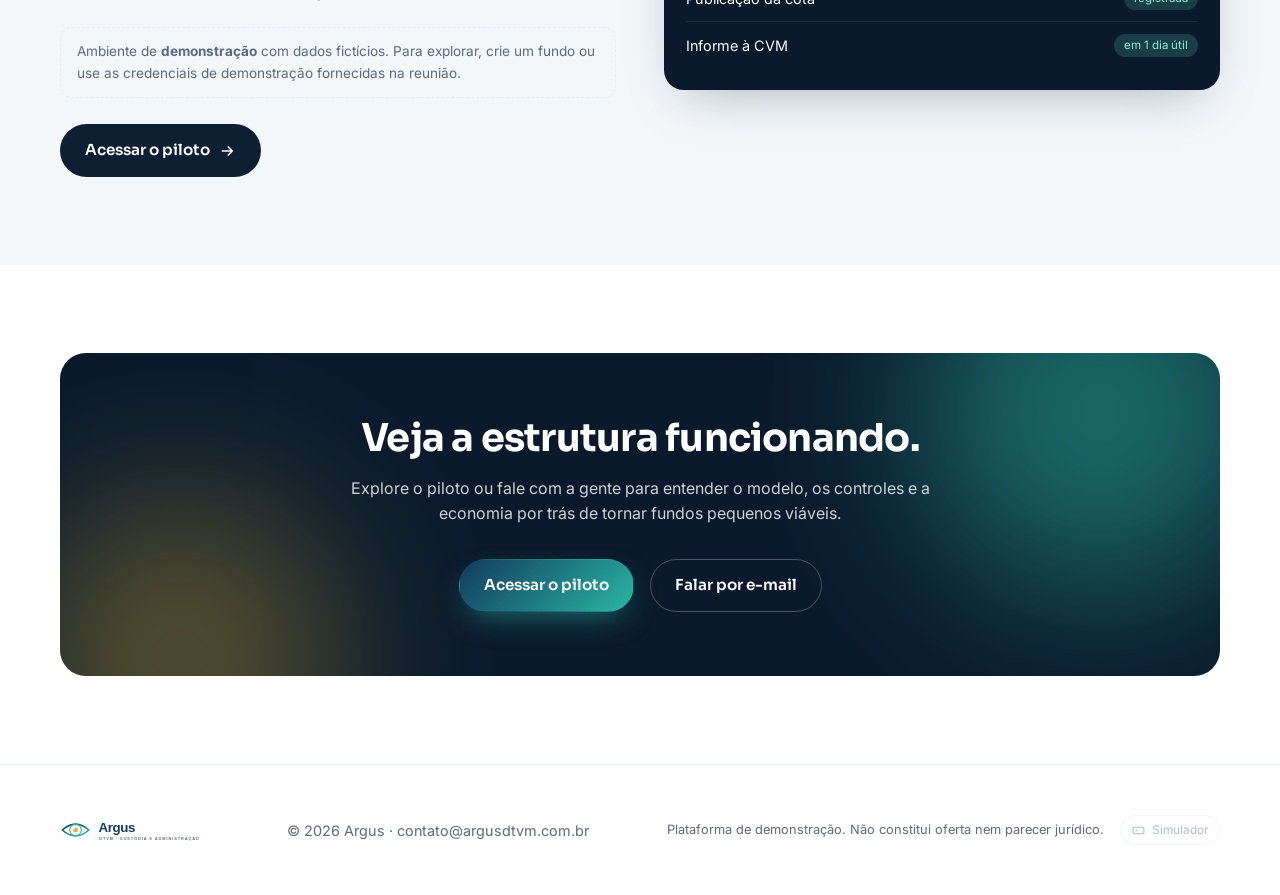
==== commit fb64cd05: "piloto versao final" ====
--- a/landing/index.html
+++ b/landing/index.html
@@ -3,9 +3,9 @@
 <head>
 <meta charset="utf-8">
 <meta name="viewport" content="width=device-width, initial-scale=1">
-<title>Vértice · Custódia e Administração de Fundos</title>
-<meta name="description" content="Estrutura e tecnologia para instituições constituírem sua área de custódia e administração fiduciária de fundos.">
-<link rel="icon" href="assets/logo.svg">
+<title>Argus · Custódia e Administração de Fundos</title>
+<meta name="description" content="A infraestrutura que torna fundos pequenos viáveis: administração e custódia de fundos a custo marginal baixo, do licenciamento à cota diária.">
+<link rel="icon" href="assets/favicon.svg">
 <link rel="preconnect" href="https://fonts.googleapis.com">
 <link rel="preconnect" href="https://fonts.gstatic.com" crossorigin>
 <link href="https://fonts.googleapis.com/css2?family=Sora:wght@400;600;700;800&family=Inter:wght@400;500;600&display=swap" rel="stylesheet">
@@ -50,15 +50,13 @@
 .btn svg{width:18px;height:18px}
 
 /* ============================ nav ============================ */
-header.nav{position:sticky;top:0;z-index:50;transition:.25s}
+header.nav{position:sticky;top:0;z-index:50;background:#fff;transition:box-shadow .25s, background .25s}
 header.nav.scrolled{background:rgba(255,255,255,.82);backdrop-filter:blur(12px);box-shadow:0 1px 0 var(--c-line)}
 .nav-in{display:flex;align-items:center;justify-content:space-between;padding:.85rem 0}
 .brand{display:flex;align-items:center;gap:.6rem;height:40px}
 .brand img{height:40px;width:auto}
 .nav-links{display:flex;align-items:center;gap:2rem;font-weight:500;font-size:.94rem}
-.nav-links a.lnk{color:var(--c-muted);transition:.2s}
-header.nav:not(.scrolled) .nav-links a.lnk{color:rgba(255,255,255,.85)}
-header.nav:not(.scrolled) .brand-name{color:#fff}
+.nav-links a.lnk{color:var(--c-ink);transition:.2s}
 .nav-links a.lnk:hover{color:var(--c-brand-2)}
 .nav-toggle{display:none;background:none;border:0;cursor:pointer}
 
@@ -83,7 +81,7 @@
 .mock-head{display:flex;justify-content:space-between;align-items:center;margin-bottom:.7rem}
 .mock-head .dot{width:9px;height:9px;border-radius:50%;background:rgba(255,255,255,.35);display:inline-block;margin-right:5px}
 .mock-tag{font-family:var(--font-title);font-size:.72rem;color:rgba(255,255,255,.75);font-weight:600}
-.mock canvas{width:100%;height:150px;display:block}
+.mock canvas{width:100%;height:auto;display:block}
 .mock-kpis{display:grid;grid-template-columns:repeat(3,1fr);gap:.6rem;margin-top:.7rem}
 .mock-kpi{background:rgba(255,255,255,.06);border-radius:10px;padding:.6rem .7rem}
 .mock-kpi .v{font-family:var(--font-title);font-weight:700;font-size:1.05rem}
@@ -184,7 +182,7 @@
         <svg viewBox="0 0 24 24" fill="none" stroke="currentColor" stroke-width="2"><path d="M5 12h14M13 6l6 6-6 6"/></svg></a>
     </nav>
     <button class="nav-toggle" aria-label="menu">
-      <svg width="26" height="26" viewBox="0 0 24 24" stroke="#fff" stroke-width="2"><path d="M4 7h16M4 12h16M4 17h16"/></svg>
+      <svg width="26" height="26" viewBox="0 0 24 24" stroke="#0f1f33" stroke-width="2"><path d="M4 7h16M4 12h16M4 17h16"/></svg>
     </button>
   </div>
 </header>
@@ -196,34 +194,37 @@
   <div class="hero-grid"></div>
   <div class="wrap hero-in">
     <div>
-      <span class="eyebrow">Custódia · Administração Fiduciária · Fundos</span>
-      <h1>Sua instituição operando <span class="hl">custódia e administração</span> de fundos — do zero.</h1>
-      <p class="lead">Estrutura regulatória, operacional e <b>tecnológica</b> pronta para um banco ou instituição financeira constituir sua própria área de custódia e administração fiduciária, conforme as Resoluções CVM 32, 21 e 175.</p>
+      <span class="eyebrow">Administração Fiduciária · Custódia · Fundos de R$ 1–10 mi</span>
+      <h1>Fundos pequenos, <span class="hl">finalmente viáveis</span>.</h1>
+      <p class="lead">A infraestrutura que roda administração e custódia de fundos a <b>custo marginal baixo</b> — do licenciamento à cota diária. Torna possível o fundo de R$ 1 a 10 milhões que a administração tradicional, com mínimos de R$ 3 a 8 mil por mês, hoje inviabiliza.</p>
       <div class="cta-row">
         <a class="btn btn-primary" data-piloto href="#">Acessar o piloto
           <svg viewBox="0 0 24 24" fill="none" stroke="currentColor" stroke-width="2"><path d="M5 12h14M13 6l6 6-6 6"/></svg></a>
         <a class="btn btn-ghost" href="#contato">Agendar reunião</a>
       </div>
       <div class="micro">
+        <span><b>0,08% a.a.</b> taxa de administração</span>
+        <span><b>Piso R$ 100</b>/mês por fundo</span>
         <span><b>FIF · FIC · FIP</b> suportados</span>
-        <span><b>Res. 32 / 21 / 175</b> mapeadas</span>
-        <span><b>Regulamento</b> padronizado</span>
       </div>
     </div>
     <div class="mock reveal">
       <div class="mock-head">
         <span><span class="dot"></span><span class="dot"></span><span class="dot"></span></span>
-        <span class="mock-tag">Cota do fundo vs. CDI</span>
+        <span class="mock-tag">Custo da administração por tamanho de fundo</span>
       </div>
       <div style="display:flex;gap:1rem;font-size:.68rem;color:rgba(255,255,255,.7);margin-bottom:.3rem">
-        <span style="display:inline-flex;align-items:center;gap:.35rem"><i style="width:14px;height:2px;background:#5fe3c0;display:inline-block"></i>Cota</span>
-        <span style="display:inline-flex;align-items:center;gap:.35rem"><i style="width:14px;height:0;border-top:2px dashed rgba(255,255,255,.6);display:inline-block"></i>CDI</span>
-      </div>
-      <canvas id="cotaChart" width="520" height="150"></canvas>
+        <span style="display:inline-flex;align-items:center;gap:.35rem"><i style="width:14px;height:2px;background:#5fe3c0;display:inline-block"></i>Plataforma</span>
+        <span style="display:inline-flex;align-items:center;gap:.35rem"><i style="width:14px;height:0;border-top:2px dashed #e0b13a;display:inline-block"></i>Tradicional</span>
+      </div>
+      <canvas id="cotaChart" width="520" height="158"></canvas>
+      <div style="font-size:.6rem;color:rgba(255,255,255,.55);text-align:center;margin:.15rem 0 .1rem;line-height:1.3">
+        eixo&nbsp;X: PL do fundo (R$ milhões) &nbsp;·&nbsp; eixo&nbsp;Y: custo da administração ao ano (% do PL)
+      </div>
       <div class="mock-kpis">
-        <div class="mock-kpi"><div class="v" data-count="1.1287" data-dec="4">0</div><div class="l">Cota</div></div>
-        <div class="mock-kpi"><div class="v up">+<span data-count="12.4" data-dec="1">0</span>%</div><div class="l">no ano</div></div>
-        <div class="mock-kpi"><div class="v">R$ <span data-count="42" data-suf="M">0</span></div><div class="l">PL</div></div>
+        <div class="mock-kpi"><div class="v"><span data-count="0.08" data-dec="2">0</span>%</div><div class="l">a.a. adm.</div></div>
+        <div class="mock-kpi"><div class="v up">10–40×</div><div class="l">mais barato</div></div>
+        <div class="mock-kpi"><div class="v">R$ 1<span style="font-size:.7em"> mi</span></div><div class="l">fundo viável</div></div>
       </div>
     </div>
   </div>
@@ -232,10 +233,10 @@
 <!-- ===================== MÉTRICAS ===================== -->
 <div class="metrics">
   <div class="wrap metrics-in">
-    <div class="metric"><div class="num"><span data-count="3">0</span></div><div class="lab">licenças mapeadas (Res. 32/21/175)</div></div>
-    <div class="metric"><div class="num"><span data-count="5">0</span></div><div class="lab">tipos de fundo (FIF RF/Ações/MM/Cambial, FIP)</div></div>
-    <div class="metric"><div class="num"><span data-count="4">0</span></div><div class="lab">portais integrados (adm, gestor, cotista, custódia)</div></div>
-    <div class="metric"><div class="num"><span data-count="15">0</span>+</div><div class="lab">regulamentos reais estudados</div></div>
+    <div class="metric"><div class="num"><span data-count="0.08" data-dec="2">0</span>%</div><div class="lab">ao ano — taxa de administração (vs. R$ 3–8 mil/mês do mercado)</div></div>
+    <div class="metric"><div class="num">10–40×</div><div class="lab">mais barato que o administrador tradicional</div></div>
+    <div class="metric"><div class="num">R$ <span data-count="1">0</span> mi</div><div class="lab">PL a partir do qual um fundo se torna viável</div></div>
+    <div class="metric"><div class="num"><span data-count="100">0</span>%</div><div class="lab">dos fundos monitorados por IA, todos os dias</div></div>
   </div>
 </div>
 
@@ -248,14 +249,14 @@
       <p>Conduzimos a instituição por todo o caminho: da comprovação de estrutura à CVM até o sistema que roda o dia a dia dos fundos.</p>
     </div>
     <div class="cards">
-      <div class="card reveal"><div class="ic"><svg viewBox="0 0 24 24"><path d="M12 3l8 4v5c0 5-3.5 8-8 9-4.5-1-8-4-8-9V7z"/></svg></div>
-        <h3>Custódia</h3><p>Comprovação de estrutura para a autorização de custodiante (Res. CVM 32): contas segregadas, liquidação e conciliação.</p></div>
-      <div class="card reveal"><div class="ic"><svg viewBox="0 0 24 24"><path d="M4 7h16M4 12h16M4 17h10"/></svg></div>
-        <h3>Administração fiduciária</h3><p>Autorização como administrador (Res. CVM 21) e cumprimento dos deveres da Res. 175: cota, passivo, tributação e controladoria.</p></div>
-      <div class="card reveal"><div class="ic"><svg viewBox="0 0 24 24"><path d="M3 12h4l3 8 4-16 3 8h4"/></svg></div>
-        <h3>Motor de fundos</h3><p>FIF (RF, Ações, Multimercado, Cambial), FIC e FIP: marcação por indexador, derivativos, come-cotas e regulamento padronizado.</p></div>
-      <div class="card reveal"><div class="ic"><svg viewBox="0 0 24 24"><rect x="3" y="4" width="18" height="14" rx="2"/><path d="M3 9h18M8 21h8"/></svg></div>
-        <h3>Plataforma tecnológica</h3><p>Sistema com quatro portais integrados que roda o ciclo completo — pronto para demonstrar a estrutura em funcionamento.</p></div>
+      <div class="card reveal"><div class="ic"><svg viewBox="0 0 24 24"><path d="M12 2v20M17 5H9.5a3.5 3.5 0 0 0 0 7h5a3.5 3.5 0 0 1 0 7H6"/></svg></div>
+        <h3>Custo que viabiliza</h3><p>Administração por 0,08% ao ano, com piso de R$ 100/mês. A taxa deixa de comer a rentabilidade — é o que torna um fundo de R$ 1 a 10 milhões economicamente possível.</p></div>
+      <div class="card reveal"><div class="ic"><svg viewBox="0 0 24 24"><path d="M13 2L3 14h7l-1 8 10-12h-7z"/></svg></div>
+        <h3>Deploy ágil de fundos</h3><p>Constituição e encerramento padronizados por template (regulamento, políticas, integrações). Colocar um fundo de pé em semanas, não meses — e desmontá-lo com baixo atrito quando não faz mais sentido.</p></div>
+      <div class="card reveal"><div class="ic"><svg viewBox="0 0 24 24"><path d="M9 11l3 3 8-8M21 12v6a2 2 0 0 1-2 2H5a2 2 0 0 1-2-2V6a2 2 0 0 1 2-2h11"/></svg></div>
+        <h3>Ciclo diário com dupla checagem</h3><p>O batch precifica os ativos, concilia com o custodiante e calcula a cota; a prévia vai ao gestor e nada é publicado sem a aprovação dele. Informe à CVM e à ANBIMA no prazo.</p></div>
+      <div class="card reveal"><div class="ic"><svg viewBox="0 0 24 24"><path d="M12 3l8 4v5c0 5-3.5 8-8 9-4.5-1-8-4-8-9V7z"/><path d="M9 12l2 2 4-4"/></svg></div>
+        <h3>Conformidade que blinda</h3><p>Monitoramento por IA em 100% dos fundos, conciliação em três frentes e trilha de auditoria de cada correção. O compliance do parceiro recebe acesso total — envolvimento é blindagem.</p></div>
     </div>
   </div>
 </section>
@@ -268,9 +269,9 @@
       <h2>Três passos, do licenciamento à operação.</h2>
     </div>
     <div class="steps">
-      <div class="step reveal"><h3>Licenciar</h3><p>Montamos os pacotes regulatórios (custódia Res. 32 e administração Res. 21/175) que comprovam a estrutura tecnológica e operacional à CVM.</p></div>
-      <div class="step reveal"><h3>Estruturar</h3><p>Configuramos a área e a plataforma: tipos de fundo, regulamento padronizado, passivo, custódia e conciliação.</p></div>
-      <div class="step reveal"><h3>Operar</h3><p>A instituição passa a administrar fundos com processamento diário de cota, boletagem, liquidação e tributação — tudo auditável.</p></div>
+      <div class="step reveal"><h3>Parceria &amp; licença</h3><p>A atividade exige instituição autorizada: o banco parceiro entra com a licença, os credenciamentos e a conta dos fundos. Os dossiês regulatórios (Res. 32 e 21/175) já estão levantados.</p></div>
+      <div class="step reveal"><h3>Estruturar</h3><p>Configuramos a área e a plataforma: tipos de fundo, regulamento padronizado, passivo, custódia e conciliação — pronto para receber fundos.</p></div>
+      <div class="step reveal"><h3>Operar</h3><p>O ciclo diário roda automatizado: cota, boletagem, liquidação DVP e tributação — auditável e reportado à CVM no prazo.</p></div>
     </div>
   </div>
 </section>
@@ -280,8 +281,8 @@
   <div class="wrap">
     <div class="sec-head reveal">
       <span class="eyebrow">Conformidade</span>
-      <h2>Estrutura alinhada às normas da CVM.</h2>
-      <p>Cada função da plataforma referencia a norma correspondente — pronto para o diálogo com o regulador.</p>
+      <h2>Conformidade não é enfeite — é a blindagem do parceiro.</h2>
+      <p>Cada função referencia a norma correspondente e produz prova de diligência: nada publica sem aprovação do gestor, toda correção deixa trilha e a conciliação é diária em três frentes.</p>
     </div>
     <div class="compliance">
       <div class="badge reveal"><div class="seal"><svg viewBox="0 0 24 24"><path d="M20 6L9 17l-5-5"/></svg></div><div><b>Res. CVM 32</b><br><span>Custódia de valores mobiliários</span></div></div>
@@ -311,11 +312,12 @@
       </div>
     </div>
     <div class="plat-visual reveal">
-      <div class="row"><span>Aurora RF Crédito Privado FI</span><span class="pill">cota publicada</span></div>
-      <div class="row"><span>Vetor Multimercado FIM</span><span class="pill">em processamento</span></div>
-      <div class="row"><span>Horizonte Ações FIA</span><span class="pill">boleta aceita</span></div>
-      <div class="row"><span>Fundo em abertura</span><span class="pill">checklist CVM 175</span></div>
-      <div class="row"><span>Come-cotas · nov</span><span class="pill">apurado</span></div>
+      <div style="font-size:.72rem;text-transform:uppercase;letter-spacing:.12em;color:#8ff0d8;margin-bottom:.5rem">O ciclo de um dia</div>
+      <div class="row"><span>Batch D‑1 · precifica e concilia</span><span class="pill">automático</span></div>
+      <div class="row"><span>Prévia de cota · enviada ao gestor</span><span class="pill">aguarda gestor</span></div>
+      <div class="row"><span>Aprovação do gestor · dupla checagem</span><span class="pill">obrigatória</span></div>
+      <div class="row"><span>Publicação da cota</span><span class="pill">registrada</span></div>
+      <div class="row"><span>Informe à CVM</span><span class="pill">em 1 dia útil</span></div>
     </div>
   </div>
 </section>
@@ -326,8 +328,8 @@
     <div class="final reveal">
       <span class="blob b1" style="width:360px;height:360px;background:var(--c-brand-2);top:-120px;right:-60px"></span>
       <span class="blob b2" style="width:320px;height:320px;background:var(--c-accent);bottom:-140px;left:-40px;opacity:.35"></span>
-      <h2>Vamos estruturar a área de fundos da sua instituição?</h2>
-      <p>Apresentamos a plataforma funcionando e o caminho de licenciamento numa conversa objetiva.</p>
+      <h2>Veja a estrutura funcionando.</h2>
+      <p>Explore o piloto ou fale com a gente para entender o modelo, os controles e a economia por trás de tornar fundos pequenos viáveis.</p>
       <div class="cta-row">
         <a class="btn btn-primary" data-piloto href="#">Acessar o piloto</a>
         <a class="btn btn-ghost" data-mailto href="#">Falar por e-mail</a>
@@ -340,7 +342,7 @@
 <footer>
   <div class="wrap foot-in">
     <img src="assets/logo.svg" alt="" data-logo>
-    <div>© <span id="ano"></span> <span data-marca>Vértice</span> · <span data-email>contato@exemplo.com.br</span></div>
+    <div>© <span id="ano"></span> <span data-marca>Argus</span> · <span data-email>contato@argusdtvm.com.br</span></div>
     <div style="font-size:.8rem;display:flex;align-items:center;gap:1rem;flex-wrap:wrap">
       Plataforma de demonstração. Não constitui oferta nem parecer jurídico.
       <a class="foot-sim" data-simulador href="#" title="Acesso interno — simulador master">
@@ -356,10 +358,10 @@
    CONFIG — TROQUE AQUI (marca, URL do piloto, e-mail)
    ============================================================ */
 const CONFIG = {
-  marca: 'Vértice',
+  marca: 'Argus',
   pilotoURL:    '/piloto/',              // <-- URL do piloto quando hospedar (ex.: https://app.suaempresa.com.br/)
   simuladorURL: '/piloto/simulador/',    // <-- god-mode / simulador master (acesso discreto no rodapé)
-  email:  'contato@vertice.com.br'       // <-- seu e-mail profissional
+  email:  'contato@argusdtvm.com.br'     // <-- seu e-mail profissional
 };
 
 /* aplica config */
@@ -401,39 +403,52 @@
   c.addEventListener('mouseleave',()=>c.style.transform='');
 });
 
-/* cota chart (canvas animado) */
+/* curva-tese: custo da administração (% do PL a.a.) por tamanho de fundo — com eixos rotulados */
 (function(){
   const cv=document.getElementById('cotaChart'); if(!cv)return; const ctx=cv.getContext('2d');
   const W=cv.width,H=cv.height, n=60;
-  const data=[]; let v=100; for(let i=0;i<n;i++){v+=(Math.sin(i/6)*0.6)+(Math.random()*0.8-0.2)+0.35;data.push(v);}
-  // linha do CDI (benchmark): sobe de forma suave e fica abaixo da cota — o fundo entrega alfa
-  const cdi=[]; const base=data[0], excedente=(data[n-1]-data[0])*0.6;
-  for(let i=0;i<n;i++){const t=i/(n-1); cdi.push(base + excedente*(t*0.85 + t*t*0.15));}
-  const all=data.concat(cdi);
-  const min=Math.min(...all), max=Math.max(...all);
-  const X=i=>i/(n-1)*W, Y=val=>H-8-((val-min)/(max-min))*(H-24);
+  const plMin=0.5e6, plMax=10e6;                    // PL do fundo: R$ 0,5 mi a R$ 10 mi (escala log)
+  const tradAno=60000;                              // administrador tradicional ~ R$ 5 mil/mês
+  const maxY=0.12;                                  // topo do eixo Y = 12% do PL
+  const padL=30, padR=8, padT=8, padB=20;           // margens p/ rótulos dos eixos
+  const pw=W-padL-padR, ph=H-padT-padB;
+  const pl=i=>plMin*Math.pow(plMax/plMin, i/(n-1));
+  const iDe=v=>(n-1)*Math.log(v/plMin)/Math.log(plMax/plMin);   // PL -> índice (inverso do log)
+  const trad=[], plat=[];
+  for(let i=0;i<n;i++){const p=pl(i);
+    trad.push(Math.min(maxY, tradAno/p));           // % efetivo cai com o PL, mas pune fundo pequeno
+    plat.push(Math.max(0.0008, 1200/p));            // 0,08% a.a. com piso de R$ 100/mês
+  }
+  const X=i=>padL+i/(n-1)*pw, Y=v=>padT+(1-v/maxY)*ph;
+  const yt=[[0,'0'],[0.04,'4%'],[0.08,'8%'],[0.12,'12%']];
+  const xt=[[0.5e6,'0,5'],[1e6,'1'],[2e6,'2'],[5e6,'5'],[10e6,'10']];
   let prog=0;
   function draw(){
     ctx.clearRect(0,0,W,H);
-    // grade
-    ctx.strokeStyle='rgba(255,255,255,.06)';ctx.lineWidth=1;
-    for(let g=1;g<4;g++){const y=g/4*H;ctx.beginPath();ctx.moveTo(0,y);ctx.lineTo(W,y);ctx.stroke();}
+    ctx.font='10px system-ui,Arial,sans-serif';
+    // grade horizontal + rótulos do eixo Y (custo %)
+    ctx.textAlign='right'; ctx.textBaseline='middle'; ctx.lineWidth=1;
+    yt.forEach(([v,l])=>{const y=Y(v);
+      ctx.strokeStyle='rgba(255,255,255,.09)'; ctx.beginPath();ctx.moveTo(padL,y);ctx.lineTo(W-padR,y);ctx.stroke();
+      ctx.fillStyle='rgba(255,255,255,.55)'; ctx.fillText(l,padL-5,y);
+    });
+    // rótulos do eixo X (PL do fundo, R$ mi)
+    ctx.textAlign='center'; ctx.textBaseline='top'; ctx.fillStyle='rgba(255,255,255,.55)';
+    xt.forEach(([v,l])=>ctx.fillText(l, X(iDe(v)), H-padB+5));
     const count=Math.floor(prog*n);
-    // área
-    const grad=ctx.createLinearGradient(0,0,0,H);grad.addColorStop(0,'rgba(43,182,163,.35)');grad.addColorStop(1,'rgba(43,182,163,0)');
-    ctx.beginPath();ctx.moveTo(0,H);
-    for(let i=0;i<count;i++)ctx.lineTo(X(i),Y(data[i]));
-    ctx.lineTo(X(Math.max(count-1,0)),H);ctx.closePath();ctx.fillStyle=grad;ctx.fill();
-    // linha do CDI (benchmark) — tracejada, discreta
-    ctx.beginPath();ctx.lineWidth=1.6;ctx.strokeStyle='rgba(255,255,255,.55)';ctx.setLineDash([5,4]);
-    for(let i=0;i<count;i++){const x=X(i),y=Y(cdi[i]);i?ctx.lineTo(x,y):ctx.moveTo(x,y);}
+    // área sob a plataforma
+    const grad=ctx.createLinearGradient(0,padT,0,H-padB);grad.addColorStop(0,'rgba(43,182,163,.32)');grad.addColorStop(1,'rgba(43,182,163,0)');
+    ctx.beginPath();ctx.moveTo(X(0),H-padB);
+    for(let i=0;i<count;i++)ctx.lineTo(X(i),Y(plat[i]));
+    ctx.lineTo(X(Math.max(count-1,0)),H-padB);ctx.closePath();ctx.fillStyle=grad;ctx.fill();
+    // tradicional — tracejada dourada, altíssima nos fundos pequenos
+    ctx.beginPath();ctx.lineWidth=2;ctx.strokeStyle='#e0b13a';ctx.setLineDash([5,4]);
+    for(let i=0;i<count;i++){const x=X(i),y=Y(trad[i]);i?ctx.lineTo(x,y):ctx.moveTo(x,y);}
     ctx.stroke();ctx.setLineDash([]);
-    // linha da cota do fundo
+    // plataforma — teal sólida, colada no piso
     ctx.beginPath();ctx.lineWidth=2.4;ctx.strokeStyle='#5fe3c0';ctx.lineJoin='round';
-    for(let i=0;i<count;i++){const x=X(i),y=Y(data[i]);i?ctx.lineTo(x,y):ctx.moveTo(x,y);}
+    for(let i=0;i<count;i++){const x=X(i),y=Y(plat[i]);i?ctx.lineTo(x,y):ctx.moveTo(x,y);}
     ctx.stroke();
-    // ponto
-    if(count>0){const x=X(count-1),y=Y(data[count-1]);ctx.beginPath();ctx.arc(x,y,3.5,0,7);ctx.fillStyle='#fff';ctx.fill();}
     if(prog<1){prog+=0.02;requestAnimationFrame(draw);}
   }
   new IntersectionObserver((e)=>{if(e[0].isIntersecting){prog=0;draw();}}).observe(cv);
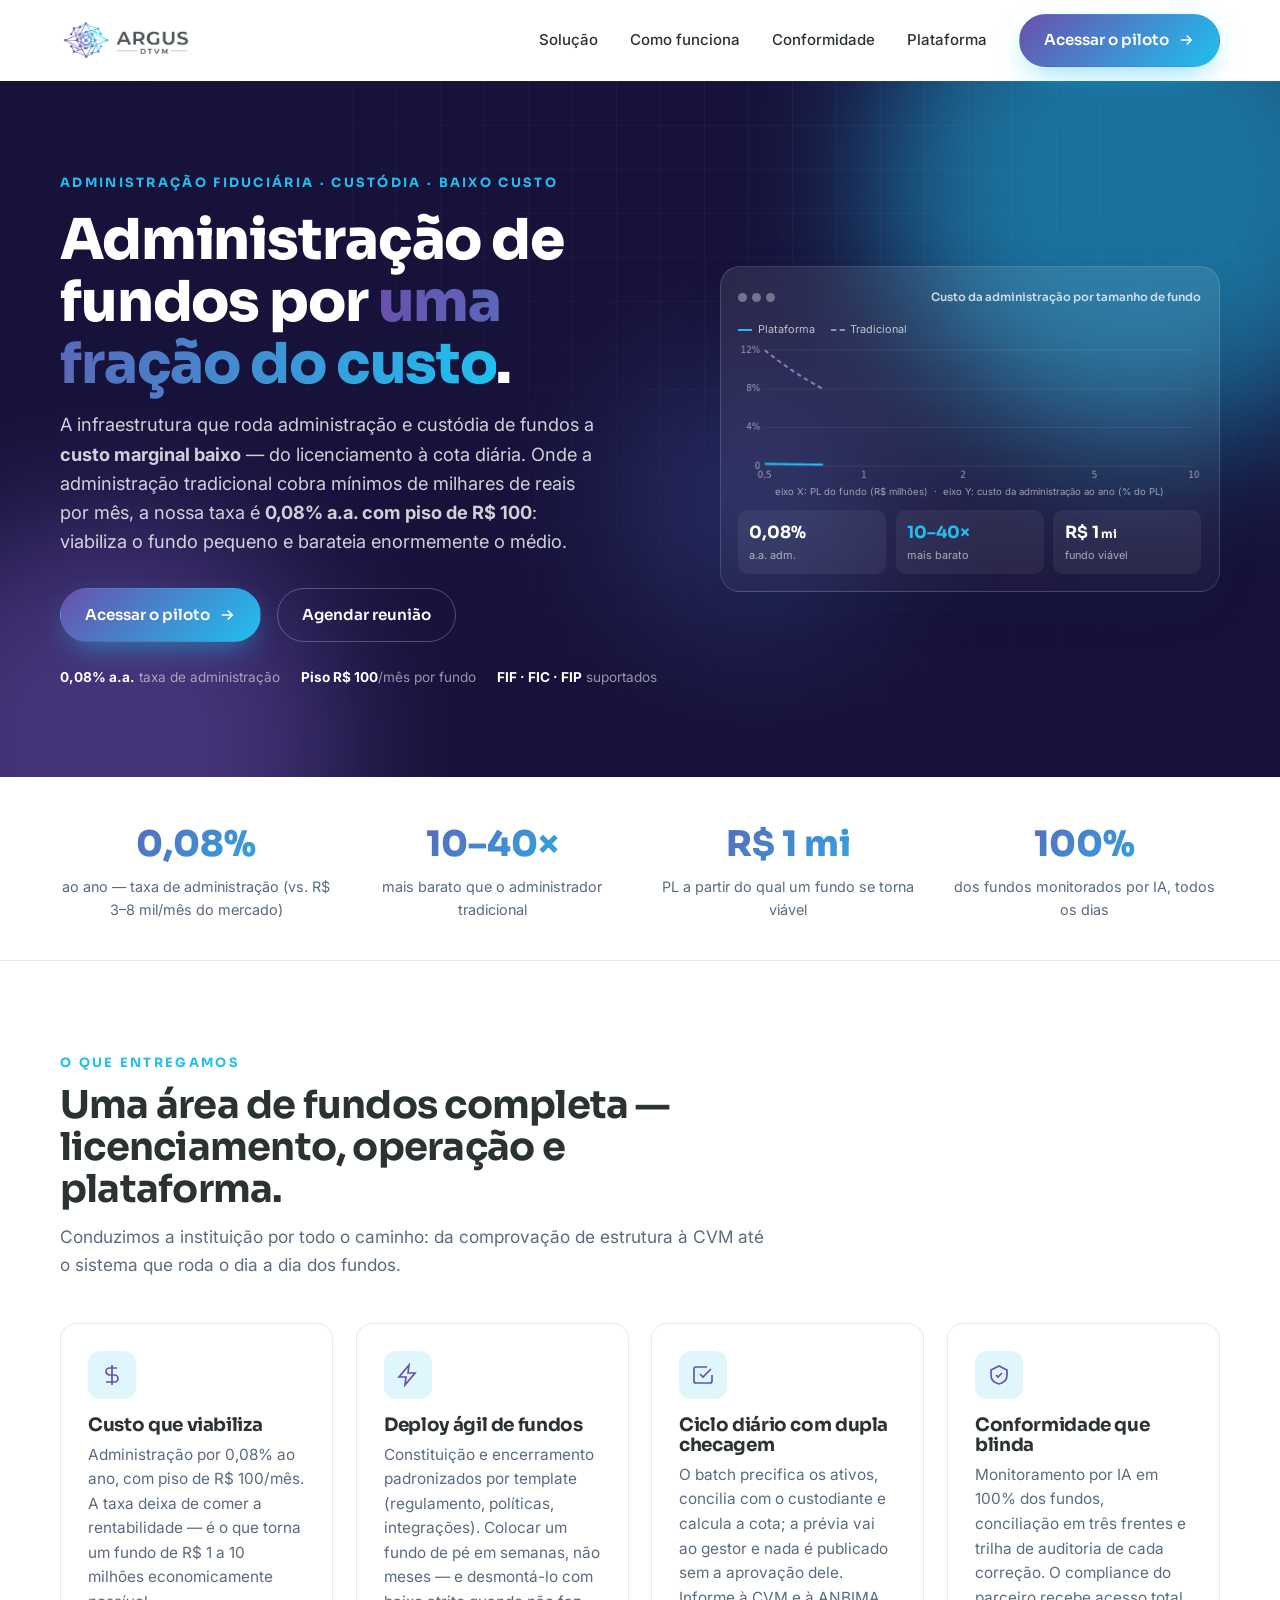
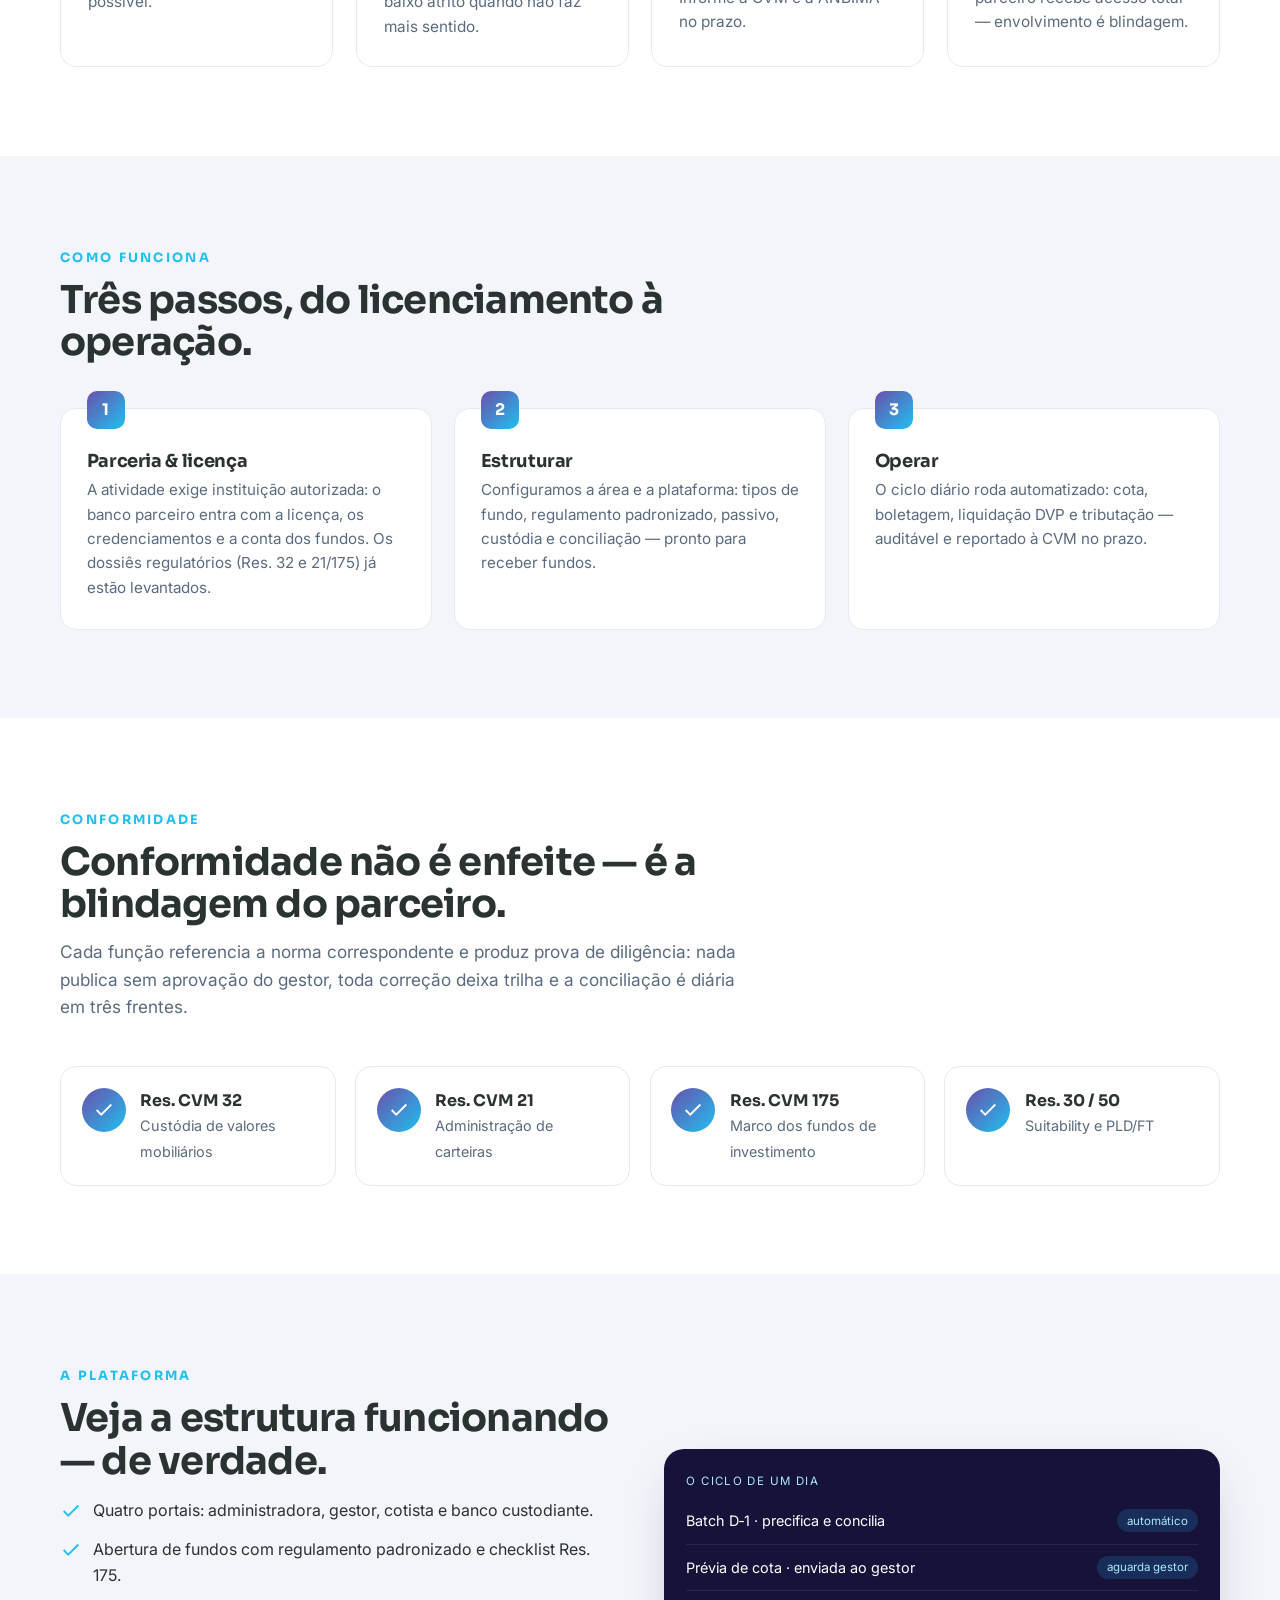
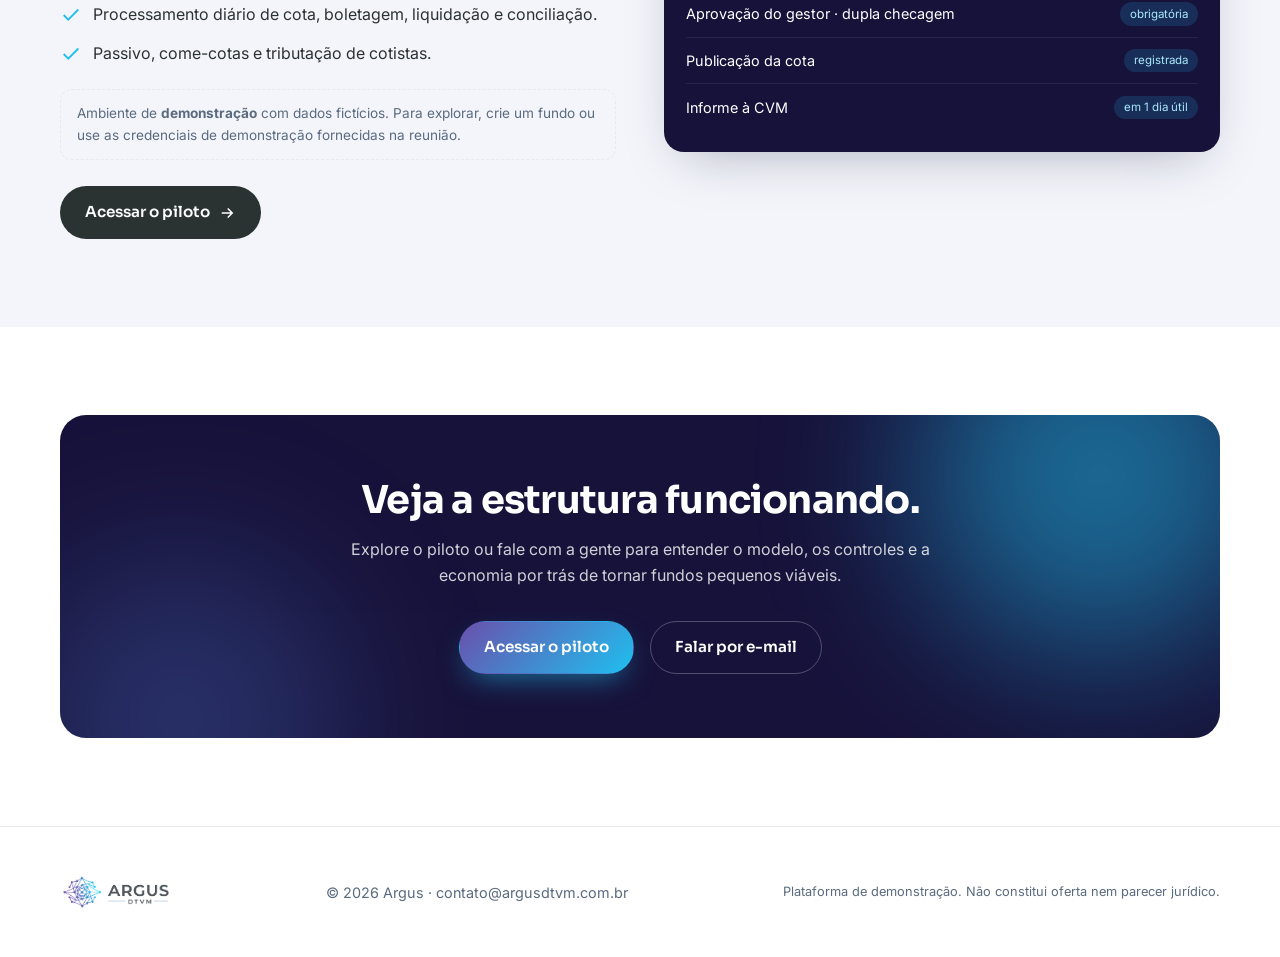
==== commit 24e14585: "comit final do piloto" ====
--- a/landing/index.html
+++ b/landing/index.html
@@ -5,7 +5,50 @@
 <meta name="viewport" content="width=device-width, initial-scale=1">
 <title>Argus · Custódia e Administração de Fundos</title>
 <meta name="description" content="A infraestrutura que torna fundos pequenos viáveis: administração e custódia de fundos a custo marginal baixo, do licenciamento à cota diária.">
-<link rel="icon" href="assets/favicon.svg">
+<link rel="icon" href="assets/favicon.png">
+<link rel="apple-touch-icon" href="assets/favicon.png">
+<link rel="canonical" href="https://argusdtvm.com.br/">
+<meta name="robots" content="index, follow">
+<meta name="theme-color" content="#17123a">
+<meta name="author" content="Argus">
+<meta name="keywords" content="administração fiduciária, fundos de investimento, fundos pequenos, DTVM, custódia de fundos, abertura de fundo, administradora de fundos, clube de investimento, assessor de investimento">
+
+<!-- Open Graph (WhatsApp, Facebook, LinkedIn) -->
+<meta property="og:type" content="website">
+<meta property="og:site_name" content="Argus">
+<meta property="og:locale" content="pt_BR">
+<meta property="og:url" content="https://argusdtvm.com.br/">
+<meta property="og:title" content="Argus · Custódia e Administração de Fundos">
+<meta property="og:description" content="A infraestrutura que torna fundos pequenos viáveis: administração e custódia a custo marginal baixo, do licenciamento à cota diária.">
+<meta property="og:image" content="https://argusdtvm.com.br/assets/og-image.png">
+<meta property="og:image:secure_url" content="https://argusdtvm.com.br/assets/og-image.png">
+<meta property="og:image:type" content="image/png">
+<meta property="og:image:width" content="1200">
+<meta property="og:image:height" content="630">
+<meta property="og:image:alt" content="Argus — administração fiduciária e custódia de fundos">
+
+<!-- Twitter / X -->
+<meta name="twitter:card" content="summary_large_image">
+<meta name="twitter:title" content="Argus · Custódia e Administração de Fundos">
+<meta name="twitter:description" content="A infraestrutura que torna fundos pequenos viáveis — do licenciamento à cota diária.">
+<meta name="twitter:image" content="https://argusdtvm.com.br/assets/og-image.png">
+<meta name="twitter:image:alt" content="Argus — administração fiduciária e custódia de fundos">
+
+<!-- Dados estruturados (SEO) -->
+<script type="application/ld+json">
+{
+  "@context": "https://schema.org",
+  "@type": "Organization",
+  "name": "Argus",
+  "url": "https://argusdtvm.com.br/",
+  "logo": "https://argusdtvm.com.br/assets/og-image.png",
+  "image": "https://argusdtvm.com.br/assets/og-image.png",
+  "description": "Administração fiduciária de fundos de investimento pequenos, a custo marginal baixo — do licenciamento à cota diária.",
+  "areaServed": "BR",
+  "email": "contato@argusdtvm.com.br"
+}
+</script>
+
 <link rel="preconnect" href="https://fonts.googleapis.com">
 <link rel="preconnect" href="https://fonts.gstatic.com" crossorigin>
 <link href="https://fonts.googleapis.com/css2?family=Sora:wght@400;600;700;800&family=Inter:wght@400;500;600&display=swap" rel="stylesheet">
@@ -14,15 +57,15 @@
    PALETA — TROQUE AS CORES AQUI (um lugar só)
    ============================================================ */
 :root{
-  --c-brand:   #123a5e;   /* azul-petróleo principal */
-  --c-brand-2: #2bb6a3;   /* verde-teal (gradiente)  */
-  --c-accent:  #e0b13a;   /* dourado (detalhes/CTA)  */
-  --c-ink:     #0f1f33;   /* texto principal         */
+  --c-brand:   #6a50ac;   /* roxo (marca)            */
+  --c-brand-2: #1fc0ef;   /* ciano (gradiente)       */
+  --c-accent:  #4a6dc0;   /* azul (detalhes)         */
+  --c-ink:     #2b3232;   /* texto grafite           */
   --c-muted:   #5b6b7f;   /* texto secundário        */
   --c-bg:      #ffffff;   /* fundo claro             */
-  --c-soft:    #f3f7fa;   /* fundo de seções         */
-  --c-line:    #e6edf3;   /* linhas/bordas           */
-  --c-dark:    #0a1a2c;   /* fundo escuro (hero)     */
+  --c-soft:    #f4f5fb;   /* fundo de seções         */
+  --c-line:    #e7e8f2;   /* linhas/bordas           */
+  --c-dark:    #17123a;   /* fundo escuro (hero) — índigo profundo */
 
   --grad: linear-gradient(135deg, var(--c-brand), var(--c-brand-2));
   --radius: 16px;
@@ -70,7 +113,7 @@
 .hero-grid{position:absolute;inset:0;background-image:linear-gradient(rgba(255,255,255,.04) 1px,transparent 1px),linear-gradient(90deg,rgba(255,255,255,.04) 1px,transparent 1px);background-size:44px 44px;mask-image:radial-gradient(ellipse at 60% 0%,#000,transparent 75%)}
 .hero-in{position:relative;display:grid;grid-template-columns:1.1fr .9fr;gap:3rem;align-items:center;padding-top:2.5rem}
 .hero h1{font-size:clamp(2.2rem,4.4vw,3.6rem);font-weight:800;margin:.9rem 0 1rem}
-.hero h1 .hl{background:linear-gradient(90deg,var(--c-brand-2),var(--c-accent));-webkit-background-clip:text;background-clip:text;color:transparent}
+.hero h1 .hl{background:linear-gradient(90deg,var(--c-brand),var(--c-brand-2));-webkit-background-clip:text;background-clip:text;color:transparent}
 .hero p.lead{font-size:1.14rem;color:rgba(255,255,255,.8);max-width:34rem}
 .hero .cta-row{display:flex;gap:1rem;margin-top:2rem;flex-wrap:wrap}
 .hero .micro{margin-top:1.6rem;color:rgba(255,255,255,.55);font-size:.85rem;display:flex;gap:1.3rem;flex-wrap:wrap}
@@ -86,7 +129,7 @@
 .mock-kpi{background:rgba(255,255,255,.06);border-radius:10px;padding:.6rem .7rem}
 .mock-kpi .v{font-family:var(--font-title);font-weight:700;font-size:1.05rem}
 .mock-kpi .l{font-size:.68rem;color:rgba(255,255,255,.6)}
-.mock-kpi .up{color:#5fe3c0}
+.mock-kpi .up{color:#1fc0ef}
 
 /* ============================ métricas ============================ */
 .metrics{background:var(--c-bg);border-bottom:1px solid var(--c-line)}
@@ -134,7 +177,7 @@
 .plat-visual{background:var(--c-dark);border-radius:20px;padding:1.4rem;color:#fff;box-shadow:var(--shadow)}
 .plat-visual .row{display:flex;justify-content:space-between;padding:.7rem 0;border-bottom:1px solid rgba(255,255,255,.08);font-size:.9rem}
 .plat-visual .row:last-child{border:0}
-.plat-visual .pill{font-size:.72rem;padding:.15rem .6rem;border-radius:999px;background:rgba(95,227,192,.18);color:#8ff0d8}
+.plat-visual .pill{font-size:.72rem;padding:.15rem .6rem;border-radius:999px;background:rgba(31,192,239,.16);color:#a9e8fb}
 
 /* CTA final */
 .final{background:var(--c-dark);color:#fff;text-align:center;border-radius:26px;padding:4rem 2rem;position:relative;overflow:hidden}
@@ -147,10 +190,6 @@
 footer{padding:3rem 0;border-top:1px solid var(--c-line);color:var(--c-muted);font-size:.9rem}
 .foot-in{display:flex;justify-content:space-between;align-items:center;flex-wrap:wrap;gap:1rem}
 .foot-in img{height:34px}
-/* acesso discreto ao god-mode/simulador — presente, mas sem destaque */
-.foot-sim{display:inline-flex;align-items:center;gap:.4rem;font-size:.74rem;color:var(--c-muted);opacity:.45;border:1px solid var(--c-line);border-radius:999px;padding:.28rem .7rem;transition:opacity .2s, border-color .2s}
-.foot-sim:hover{opacity:1;border-color:var(--c-brand-2)}
-.foot-sim svg{width:13px;height:13px;stroke:currentColor;fill:none;stroke-width:2}
 
 /* reveal */
 .reveal{opacity:0;transform:translateY(24px);transition:opacity .7s ease, transform .7s ease}
@@ -172,7 +211,7 @@
 <!-- ===================== NAV ===================== -->
 <header class="nav" id="nav">
   <div class="wrap nav-in">
-    <a class="brand" href="#top"><img src="assets/logo.svg" alt="" data-logo></a>
+    <a class="brand" href="#top"><img src="assets/logo.png" alt="" data-logo></a>
     <nav class="nav-links">
       <a class="lnk" href="#solucao">Solução</a>
       <a class="lnk" href="#como">Como funciona</a>
@@ -194,9 +233,9 @@
   <div class="hero-grid"></div>
   <div class="wrap hero-in">
     <div>
-      <span class="eyebrow">Administração Fiduciária · Custódia · Fundos de R$ 1–10 mi</span>
-      <h1>Fundos pequenos, <span class="hl">finalmente viáveis</span>.</h1>
-      <p class="lead">A infraestrutura que roda administração e custódia de fundos a <b>custo marginal baixo</b> — do licenciamento à cota diária. Torna possível o fundo de R$ 1 a 10 milhões que a administração tradicional, com mínimos de R$ 3 a 8 mil por mês, hoje inviabiliza.</p>
+      <span class="eyebrow">Administração Fiduciária · Custódia · Baixo Custo</span>
+      <h1>Administração de fundos por <span class="hl">uma fração do custo</span>.</h1>
+      <p class="lead">A infraestrutura que roda administração e custódia de fundos a <b>custo marginal baixo</b> — do licenciamento à cota diária. Onde a administração tradicional cobra mínimos de milhares de reais por mês, a nossa taxa é <b>0,08% a.a. com piso de R$ 100</b>: viabiliza o fundo pequeno e barateia enormemente o médio.</p>
       <div class="cta-row">
         <a class="btn btn-primary" data-piloto href="#">Acessar o piloto
           <svg viewBox="0 0 24 24" fill="none" stroke="currentColor" stroke-width="2"><path d="M5 12h14M13 6l6 6-6 6"/></svg></a>
@@ -214,8 +253,8 @@
         <span class="mock-tag">Custo da administração por tamanho de fundo</span>
       </div>
       <div style="display:flex;gap:1rem;font-size:.68rem;color:rgba(255,255,255,.7);margin-bottom:.3rem">
-        <span style="display:inline-flex;align-items:center;gap:.35rem"><i style="width:14px;height:2px;background:#5fe3c0;display:inline-block"></i>Plataforma</span>
-        <span style="display:inline-flex;align-items:center;gap:.35rem"><i style="width:14px;height:0;border-top:2px dashed #e0b13a;display:inline-block"></i>Tradicional</span>
+        <span style="display:inline-flex;align-items:center;gap:.35rem"><i style="width:14px;height:2px;background:#1fc0ef;display:inline-block"></i>Plataforma</span>
+        <span style="display:inline-flex;align-items:center;gap:.35rem"><i style="width:14px;height:0;border-top:2px dashed #9b86d6;display:inline-block"></i>Tradicional</span>
       </div>
       <canvas id="cotaChart" width="520" height="158"></canvas>
       <div style="font-size:.6rem;color:rgba(255,255,255,.55);text-align:center;margin:.15rem 0 .1rem;line-height:1.3">
@@ -312,7 +351,7 @@
       </div>
     </div>
     <div class="plat-visual reveal">
-      <div style="font-size:.72rem;text-transform:uppercase;letter-spacing:.12em;color:#8ff0d8;margin-bottom:.5rem">O ciclo de um dia</div>
+      <div style="font-size:.72rem;text-transform:uppercase;letter-spacing:.12em;color:#a9e8fb;margin-bottom:.5rem">O ciclo de um dia</div>
       <div class="row"><span>Batch D‑1 · precifica e concilia</span><span class="pill">automático</span></div>
       <div class="row"><span>Prévia de cota · enviada ao gestor</span><span class="pill">aguarda gestor</span></div>
       <div class="row"><span>Aprovação do gestor · dupla checagem</span><span class="pill">obrigatória</span></div>
@@ -341,14 +380,10 @@
 <!-- ===================== FOOTER ===================== -->
 <footer>
   <div class="wrap foot-in">
-    <img src="assets/logo.svg" alt="" data-logo>
+    <img src="assets/logo.png" alt="" data-logo>
     <div>© <span id="ano"></span> <span data-marca>Argus</span> · <span data-email>contato@argusdtvm.com.br</span></div>
-    <div style="font-size:.8rem;display:flex;align-items:center;gap:1rem;flex-wrap:wrap">
+    <div style="font-size:.8rem">
       Plataforma de demonstração. Não constitui oferta nem parecer jurídico.
-      <a class="foot-sim" data-simulador href="#" title="Acesso interno — simulador master">
-        <svg viewBox="0 0 24 24"><rect x="2" y="6" width="20" height="12" rx="3"/><path d="M7 12h3M8.5 10.5v3M15 11h.01M18 13h.01"/></svg>
-        Simulador
-      </a>
     </div>
   </div>
 </footer>
@@ -360,7 +395,6 @@
 const CONFIG = {
   marca: 'Argus',
   pilotoURL:    '/piloto/',              // <-- URL do piloto quando hospedar (ex.: https://app.suaempresa.com.br/)
-  simuladorURL: '/piloto/simulador/',    // <-- god-mode / simulador master (acesso discreto no rodapé)
   email:  'contato@argusdtvm.com.br'     // <-- seu e-mail profissional
 };
 
@@ -369,7 +403,6 @@
 document.querySelectorAll('[data-marca]').forEach(e=>e.textContent=CONFIG.marca);
 document.querySelectorAll('[data-email]').forEach(e=>e.textContent=CONFIG.email);
 document.querySelectorAll('[data-piloto]').forEach(e=>e.setAttribute('href',CONFIG.pilotoURL));
-document.querySelectorAll('[data-simulador]').forEach(e=>e.setAttribute('href',CONFIG.simuladorURL));
 document.querySelectorAll('[data-mailto]').forEach(e=>e.setAttribute('href','mailto:'+CONFIG.email));
 document.getElementById('ano').textContent = new Date().getFullYear();
 
@@ -437,16 +470,16 @@
     xt.forEach(([v,l])=>ctx.fillText(l, X(iDe(v)), H-padB+5));
     const count=Math.floor(prog*n);
     // área sob a plataforma
-    const grad=ctx.createLinearGradient(0,padT,0,H-padB);grad.addColorStop(0,'rgba(43,182,163,.32)');grad.addColorStop(1,'rgba(43,182,163,0)');
+    const grad=ctx.createLinearGradient(0,padT,0,H-padB);grad.addColorStop(0,'rgba(31,192,239,.32)');grad.addColorStop(1,'rgba(31,192,239,0)');
     ctx.beginPath();ctx.moveTo(X(0),H-padB);
     for(let i=0;i<count;i++)ctx.lineTo(X(i),Y(plat[i]));
     ctx.lineTo(X(Math.max(count-1,0)),H-padB);ctx.closePath();ctx.fillStyle=grad;ctx.fill();
     // tradicional — tracejada dourada, altíssima nos fundos pequenos
-    ctx.beginPath();ctx.lineWidth=2;ctx.strokeStyle='#e0b13a';ctx.setLineDash([5,4]);
+    ctx.beginPath();ctx.lineWidth=2;ctx.strokeStyle='#9b86d6';ctx.setLineDash([5,4]);
     for(let i=0;i<count;i++){const x=X(i),y=Y(trad[i]);i?ctx.lineTo(x,y):ctx.moveTo(x,y);}
     ctx.stroke();ctx.setLineDash([]);
     // plataforma — teal sólida, colada no piso
-    ctx.beginPath();ctx.lineWidth=2.4;ctx.strokeStyle='#5fe3c0';ctx.lineJoin='round';
+    ctx.beginPath();ctx.lineWidth=2.4;ctx.strokeStyle='#1fc0ef';ctx.lineJoin='round';
     for(let i=0;i<count;i++){const x=X(i),y=Y(plat[i]);i?ctx.lineTo(x,y):ctx.moveTo(x,y);}
     ctx.stroke();
     if(prog<1){prog+=0.02;requestAnimationFrame(draw);}
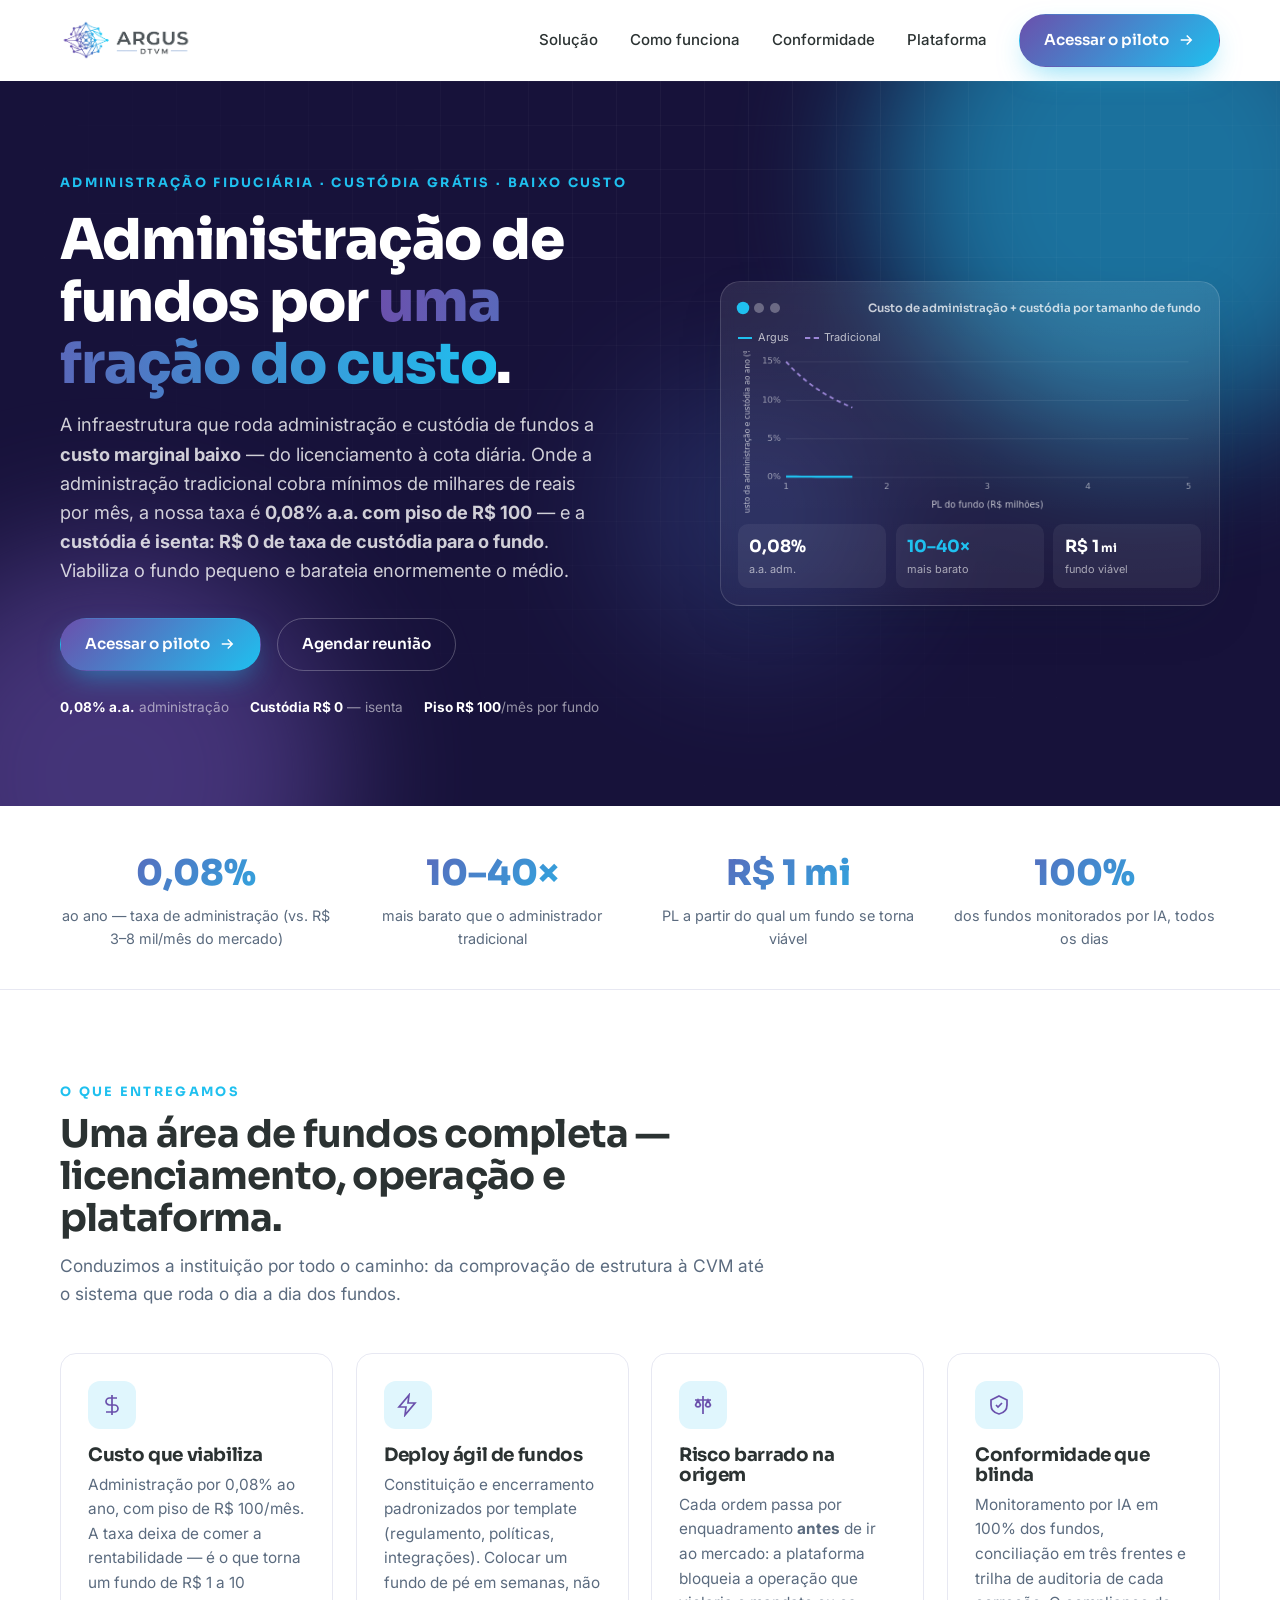
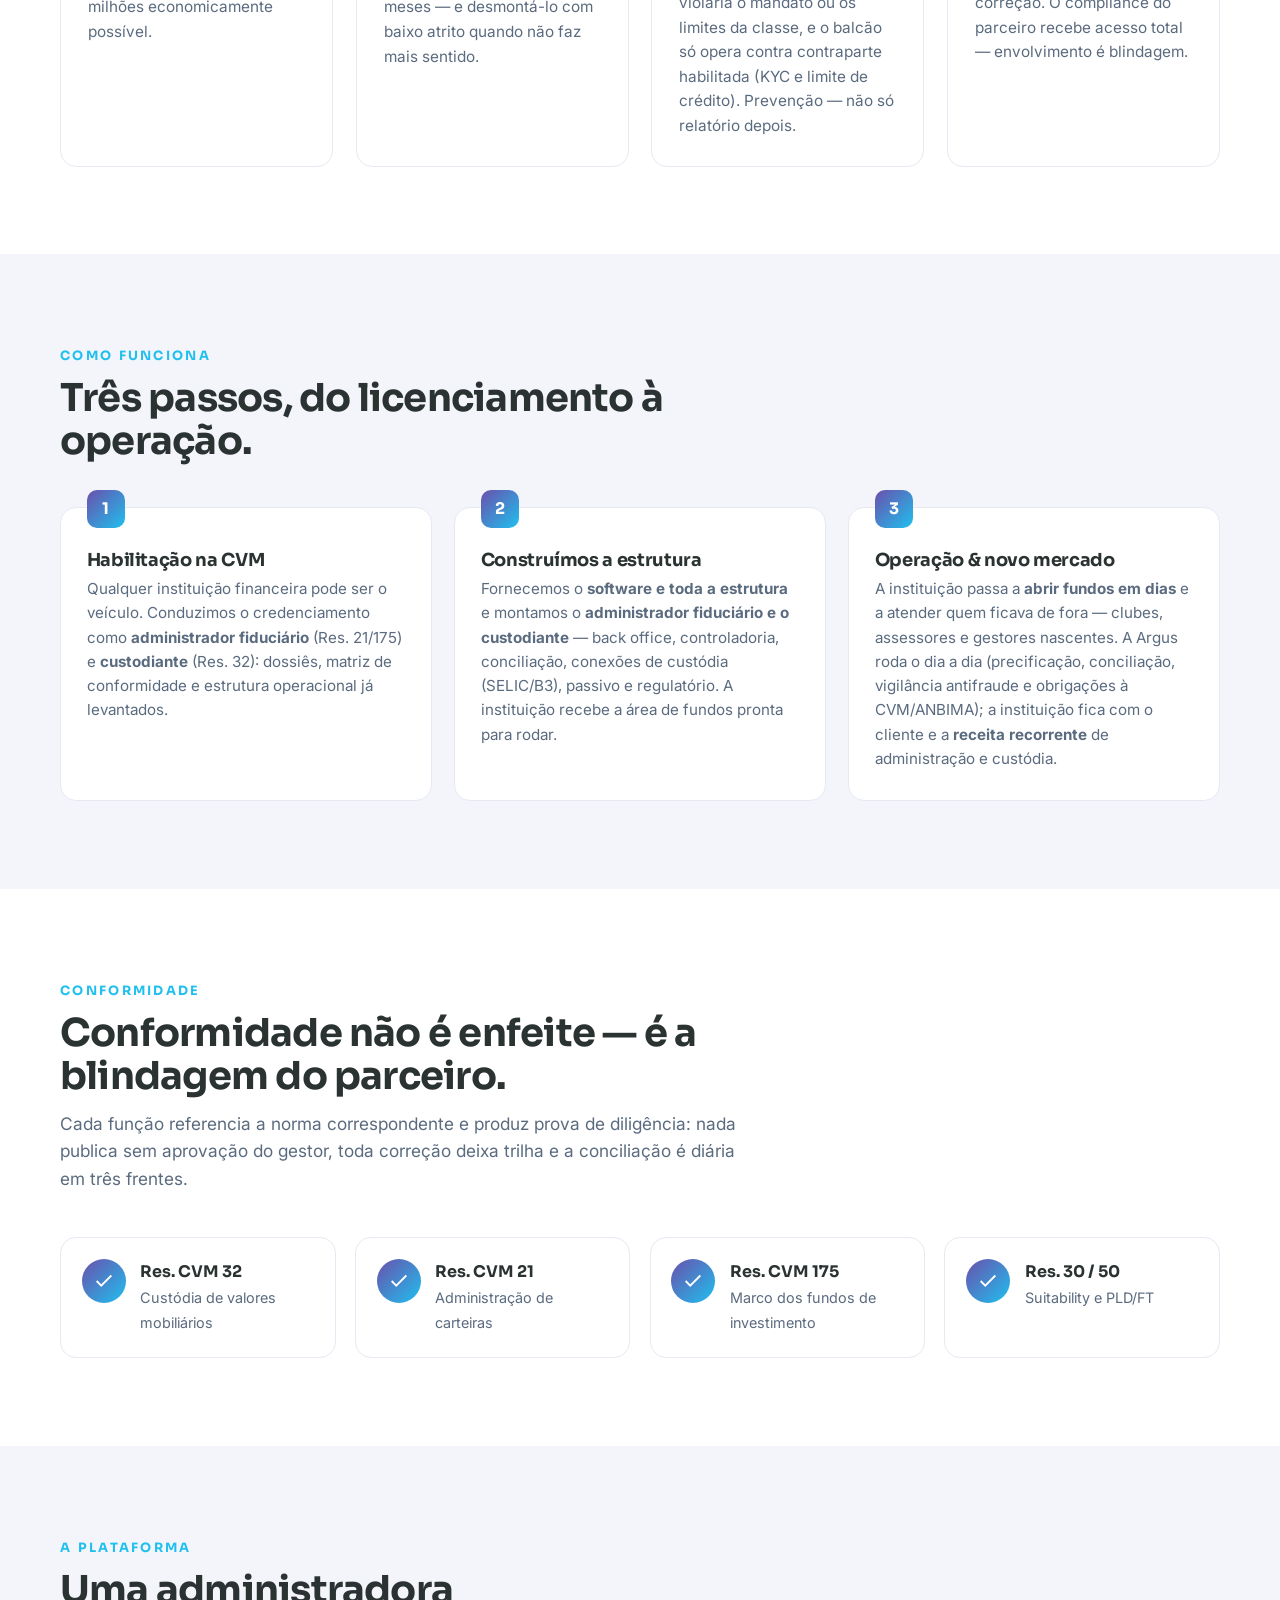
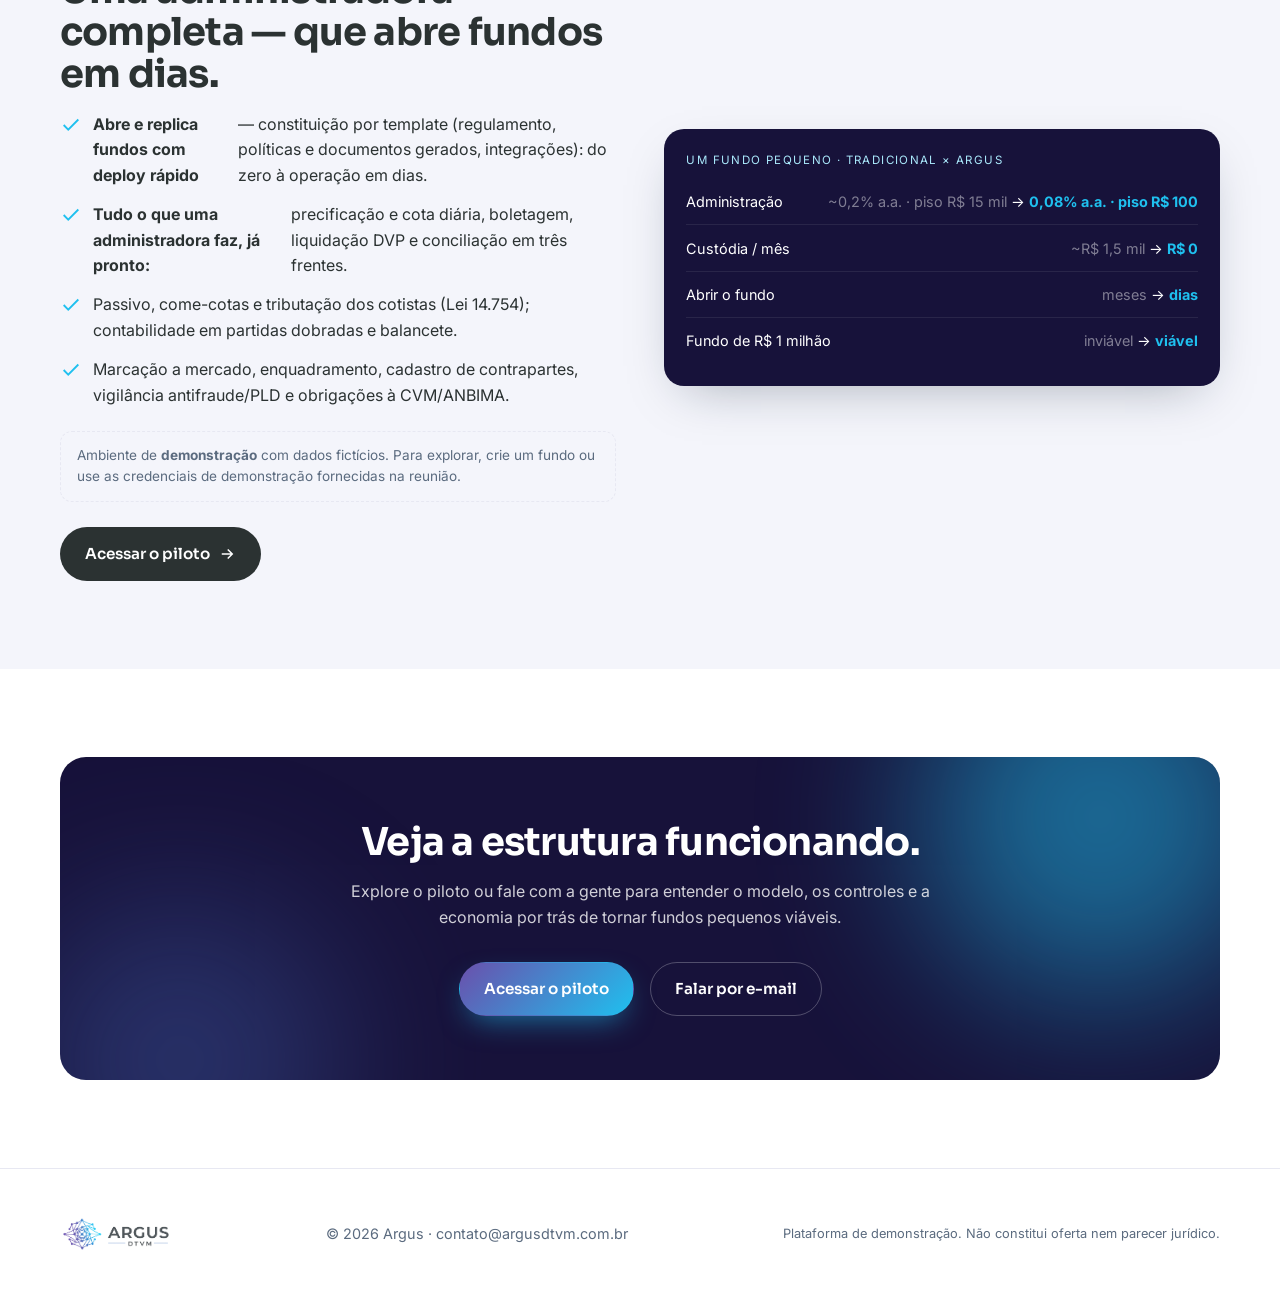
==== commit 7a14e16c: "ajustes finais" ====
--- a/landing/index.html
+++ b/landing/index.html
@@ -130,6 +130,19 @@
 .mock-kpi .v{font-family:var(--font-title);font-weight:700;font-size:1.05rem}
 .mock-kpi .l{font-size:.68rem;color:rgba(255,255,255,.6)}
 .mock-kpi .up{color:#1fc0ef}
+/* controles do gráfico (3 faixas navegáveis) */
+.mock{position:relative}
+.cdots{display:inline-flex;gap:6px;align-items:center}
+.cdot{width:10px;height:10px;border-radius:50%;background:rgba(255,255,255,.3);border:0;padding:0;cursor:pointer;transition:background .2s,transform .2s}
+.cdot:hover{background:rgba(255,255,255,.55)}
+.cdot.active{background:#1fc0ef;transform:scale(1.25)}
+.chart-nav{position:absolute;top:44%;transform:translateY(-50%);width:34px;height:34px;border-radius:50%;background:rgba(255,255,255,.10);border:1px solid rgba(255,255,255,.20);display:grid;place-items:center;cursor:pointer;opacity:0;transition:opacity .2s,background .2s;z-index:4}
+.mock:hover .chart-nav{opacity:.92}
+.chart-nav:hover{background:rgba(255,255,255,.22)}
+.chart-nav svg{width:18px;height:18px;stroke:#fff;fill:none;stroke-width:2.2}
+.chart-nav.prev{left:8px}
+.chart-nav.next{right:8px}
+.chart-nav.off{opacity:0!important;pointer-events:none}
 
 /* ============================ métricas ============================ */
 .metrics{background:var(--c-bg);border-bottom:1px solid var(--c-line)}
@@ -233,33 +246,36 @@
   <div class="hero-grid"></div>
   <div class="wrap hero-in">
     <div>
-      <span class="eyebrow">Administração Fiduciária · Custódia · Baixo Custo</span>
+      <span class="eyebrow">Administração Fiduciária · Custódia grátis · Baixo Custo</span>
       <h1>Administração de fundos por <span class="hl">uma fração do custo</span>.</h1>
-      <p class="lead">A infraestrutura que roda administração e custódia de fundos a <b>custo marginal baixo</b> — do licenciamento à cota diária. Onde a administração tradicional cobra mínimos de milhares de reais por mês, a nossa taxa é <b>0,08% a.a. com piso de R$ 100</b>: viabiliza o fundo pequeno e barateia enormemente o médio.</p>
+      <p class="lead">A infraestrutura que roda administração e custódia de fundos a <b>custo marginal baixo</b> — do licenciamento à cota diária. Onde a administração tradicional cobra mínimos de milhares de reais por mês, a nossa taxa é <b>0,08% a.a. com piso de R$ 100</b> — e a <b>custódia é isenta: R$ 0 de taxa de custódia para o fundo</b>. Viabiliza o fundo pequeno e barateia enormemente o médio.</p>
       <div class="cta-row">
         <a class="btn btn-primary" data-piloto href="#">Acessar o piloto
           <svg viewBox="0 0 24 24" fill="none" stroke="currentColor" stroke-width="2"><path d="M5 12h14M13 6l6 6-6 6"/></svg></a>
         <a class="btn btn-ghost" href="#contato">Agendar reunião</a>
       </div>
       <div class="micro">
-        <span><b>0,08% a.a.</b> taxa de administração</span>
+        <span><b>0,08% a.a.</b> administração</span>
+        <span><b>Custódia R$ 0</b> — isenta</span>
         <span><b>Piso R$ 100</b>/mês por fundo</span>
-        <span><b>FIF · FIC · FIP</b> suportados</span>
       </div>
     </div>
     <div class="mock reveal">
+      <button class="chart-nav prev" data-nav="-1" aria-label="gráfico anterior"><svg viewBox="0 0 24 24"><path d="M15 6l-6 6 6 6"/></svg></button>
+      <button class="chart-nav next" data-nav="1" aria-label="próximo gráfico"><svg viewBox="0 0 24 24"><path d="M9 6l6 6-6 6"/></svg></button>
       <div class="mock-head">
-        <span><span class="dot"></span><span class="dot"></span><span class="dot"></span></span>
-        <span class="mock-tag">Custo da administração por tamanho de fundo</span>
+        <span class="cdots">
+          <button class="cdot active" data-i="0" title="R$ 1–5 milhões"></button>
+          <button class="cdot" data-i="1" title="R$ 5–50 milhões"></button>
+          <button class="cdot" data-i="2" title="R$ 50–500 milhões"></button>
+        </span>
+        <span class="mock-tag">Custo de administração + custódia por tamanho de fundo</span>
       </div>
       <div style="display:flex;gap:1rem;font-size:.68rem;color:rgba(255,255,255,.7);margin-bottom:.3rem">
-        <span style="display:inline-flex;align-items:center;gap:.35rem"><i style="width:14px;height:2px;background:#1fc0ef;display:inline-block"></i>Plataforma</span>
+        <span style="display:inline-flex;align-items:center;gap:.35rem"><i style="width:14px;height:2px;background:#1fc0ef;display:inline-block"></i>Argus</span>
         <span style="display:inline-flex;align-items:center;gap:.35rem"><i style="width:14px;height:0;border-top:2px dashed #9b86d6;display:inline-block"></i>Tradicional</span>
       </div>
-      <canvas id="cotaChart" width="520" height="158"></canvas>
-      <div style="font-size:.6rem;color:rgba(255,255,255,.55);text-align:center;margin:.15rem 0 .1rem;line-height:1.3">
-        eixo&nbsp;X: PL do fundo (R$ milhões) &nbsp;·&nbsp; eixo&nbsp;Y: custo da administração ao ano (% do PL)
-      </div>
+      <canvas id="cotaChart" width="520" height="182"></canvas>
       <div class="mock-kpis">
         <div class="mock-kpi"><div class="v"><span data-count="0.08" data-dec="2">0</span>%</div><div class="l">a.a. adm.</div></div>
         <div class="mock-kpi"><div class="v up">10–40×</div><div class="l">mais barato</div></div>
@@ -292,8 +308,8 @@
         <h3>Custo que viabiliza</h3><p>Administração por 0,08% ao ano, com piso de R$ 100/mês. A taxa deixa de comer a rentabilidade — é o que torna um fundo de R$ 1 a 10 milhões economicamente possível.</p></div>
       <div class="card reveal"><div class="ic"><svg viewBox="0 0 24 24"><path d="M13 2L3 14h7l-1 8 10-12h-7z"/></svg></div>
         <h3>Deploy ágil de fundos</h3><p>Constituição e encerramento padronizados por template (regulamento, políticas, integrações). Colocar um fundo de pé em semanas, não meses — e desmontá-lo com baixo atrito quando não faz mais sentido.</p></div>
-      <div class="card reveal"><div class="ic"><svg viewBox="0 0 24 24"><path d="M9 11l3 3 8-8M21 12v6a2 2 0 0 1-2 2H5a2 2 0 0 1-2-2V6a2 2 0 0 1 2-2h11"/></svg></div>
-        <h3>Ciclo diário com dupla checagem</h3><p>O batch precifica os ativos, concilia com o custodiante e calcula a cota; a prévia vai ao gestor e nada é publicado sem a aprovação dele. Informe à CVM e à ANBIMA no prazo.</p></div>
+      <div class="card reveal"><div class="ic"><svg viewBox="0 0 24 24"><path d="M12 3v18M4 7h16M7 7l-2.5 5a2.6 2.6 0 0 0 5 0zM17 7l-2.5 5a2.6 2.6 0 0 0 5 0z"/></svg></div>
+        <h3>Risco barrado na origem</h3><p>Cada ordem passa por enquadramento <b>antes</b> de ir ao mercado: a plataforma bloqueia a operação que violaria o mandato ou os limites da classe, e o balcão só opera contra contraparte habilitada (KYC e limite de crédito). Prevenção — não só relatório depois.</p></div>
       <div class="card reveal"><div class="ic"><svg viewBox="0 0 24 24"><path d="M12 3l8 4v5c0 5-3.5 8-8 9-4.5-1-8-4-8-9V7z"/><path d="M9 12l2 2 4-4"/></svg></div>
         <h3>Conformidade que blinda</h3><p>Monitoramento por IA em 100% dos fundos, conciliação em três frentes e trilha de auditoria de cada correção. O compliance do parceiro recebe acesso total — envolvimento é blindagem.</p></div>
     </div>
@@ -308,9 +324,9 @@
       <h2>Três passos, do licenciamento à operação.</h2>
     </div>
     <div class="steps">
-      <div class="step reveal"><h3>Parceria &amp; licença</h3><p>A atividade exige instituição autorizada: o banco parceiro entra com a licença, os credenciamentos e a conta dos fundos. Os dossiês regulatórios (Res. 32 e 21/175) já estão levantados.</p></div>
-      <div class="step reveal"><h3>Estruturar</h3><p>Configuramos a área e a plataforma: tipos de fundo, regulamento padronizado, passivo, custódia e conciliação — pronto para receber fundos.</p></div>
-      <div class="step reveal"><h3>Operar</h3><p>O ciclo diário roda automatizado: cota, boletagem, liquidação DVP e tributação — auditável e reportado à CVM no prazo.</p></div>
+      <div class="step reveal"><h3>Habilitação na CVM</h3><p>Qualquer instituição financeira pode ser o veículo. Conduzimos o credenciamento como <b>administrador fiduciário</b> (Res. 21/175) e <b>custodiante</b> (Res. 32): dossiês, matriz de conformidade e estrutura operacional já levantados.</p></div>
+      <div class="step reveal"><h3>Construímos a estrutura</h3><p>Fornecemos o <b>software e toda a estrutura</b> e montamos o <b>administrador fiduciário e o custodiante</b> — back office, controladoria, conciliação, conexões de custódia (SELIC/B3), passivo e regulatório. A instituição recebe a área de fundos pronta para rodar.</p></div>
+      <div class="step reveal"><h3>Operação &amp; novo mercado</h3><p>A instituição passa a <b>abrir fundos em dias</b> e a atender quem ficava de fora — clubes, assessores e gestores nascentes. A Argus roda o dia a dia (precificação, conciliação, vigilância antifraude e obrigações à CVM/ANBIMA); a instituição fica com o cliente e a <b>receita recorrente</b> de administração e custódia.</p></div>
     </div>
   </div>
 </section>
@@ -337,12 +353,12 @@
   <div class="wrap platform">
     <div class="reveal">
       <span class="eyebrow">A plataforma</span>
-      <h2 style="font-size:clamp(1.7rem,3vw,2.4rem);margin:.6rem 0 1rem">Veja a estrutura funcionando — de verdade.</h2>
+      <h2 style="font-size:clamp(1.7rem,3vw,2.4rem);margin:.6rem 0 1rem">Uma administradora completa — que abre fundos em dias.</h2>
       <ul class="plat-list">
-        <li><svg viewBox="0 0 24 24"><path d="M20 6L9 17l-5-5"/></svg> Quatro portais: administradora, gestor, cotista e banco custodiante.</li>
-        <li><svg viewBox="0 0 24 24"><path d="M20 6L9 17l-5-5"/></svg> Abertura de fundos com regulamento padronizado e checklist Res. 175.</li>
-        <li><svg viewBox="0 0 24 24"><path d="M20 6L9 17l-5-5"/></svg> Processamento diário de cota, boletagem, liquidação e conciliação.</li>
-        <li><svg viewBox="0 0 24 24"><path d="M20 6L9 17l-5-5"/></svg> Passivo, come-cotas e tributação de cotistas.</li>
+        <li><svg viewBox="0 0 24 24"><path d="M20 6L9 17l-5-5"/></svg> <b>Abre e replica fundos com deploy rápido</b> — constituição por template (regulamento, políticas e documentos gerados, integrações): do zero à operação em dias.</li>
+        <li><svg viewBox="0 0 24 24"><path d="M20 6L9 17l-5-5"/></svg> <b>Tudo o que uma administradora faz, já pronto:</b> precificação e cota diária, boletagem, liquidação DVP e conciliação em três frentes.</li>
+        <li><svg viewBox="0 0 24 24"><path d="M20 6L9 17l-5-5"/></svg> Passivo, come-cotas e tributação dos cotistas (Lei 14.754); contabilidade em partidas dobradas e balancete.</li>
+        <li><svg viewBox="0 0 24 24"><path d="M20 6L9 17l-5-5"/></svg> Marcação a mercado, enquadramento, cadastro de contrapartes, vigilância antifraude/PLD e obrigações à CVM/ANBIMA.</li>
       </ul>
       <div class="plat-note">Ambiente de <b>demonstração</b> com dados fictícios. Para explorar, crie um fundo ou use as credenciais de demonstração fornecidas na reunião.</div>
       <div class="cta-row" style="margin-top:1.6rem">
@@ -351,12 +367,11 @@
       </div>
     </div>
     <div class="plat-visual reveal">
-      <div style="font-size:.72rem;text-transform:uppercase;letter-spacing:.12em;color:#a9e8fb;margin-bottom:.5rem">O ciclo de um dia</div>
-      <div class="row"><span>Batch D‑1 · precifica e concilia</span><span class="pill">automático</span></div>
-      <div class="row"><span>Prévia de cota · enviada ao gestor</span><span class="pill">aguarda gestor</span></div>
-      <div class="row"><span>Aprovação do gestor · dupla checagem</span><span class="pill">obrigatória</span></div>
-      <div class="row"><span>Publicação da cota</span><span class="pill">registrada</span></div>
-      <div class="row"><span>Informe à CVM</span><span class="pill">em 1 dia útil</span></div>
+      <div style="font-size:.72rem;text-transform:uppercase;letter-spacing:.12em;color:#a9e8fb;margin-bottom:.6rem">Um fundo pequeno · tradicional × Argus</div>
+      <div class="row"><span>Administração</span><span style="text-align:right"><span style="opacity:.45">~0,2% a.a. · piso R$ 15 mil</span> &rarr; <b style="color:#1fc0ef">0,08% a.a. · piso R$ 100</b></span></div>
+      <div class="row"><span>Custódia / mês</span><span><span style="opacity:.45">~R$ 1,5 mil</span> &rarr; <b style="color:#1fc0ef">R$ 0</b></span></div>
+      <div class="row"><span>Abrir o fundo</span><span><span style="opacity:.45">meses</span> &rarr; <b style="color:#1fc0ef">dias</b></span></div>
+      <div class="row"><span>Fundo de R$ 1 milhão</span><span><span style="opacity:.45">inviável</span> &rarr; <b style="color:#1fc0ef">viável</b></span></div>
     </div>
   </div>
 </section>
@@ -436,55 +451,71 @@
   c.addEventListener('mouseleave',()=>c.style.transform='');
 });
 
-/* curva-tese: custo da administração (% do PL a.a.) por tamanho de fundo — com eixos rotulados */
+/* curva-tese: custo de ADMINISTRAÇÃO + CUSTÓDIA (% do PL a.a.) por tamanho de fundo — 3 faixas navegáveis.
+   Valores reais: Argus = 0,08% a.a. (piso R$100/mês) + custódia R$0; Tradicional = adm+custódia de
+   administradores grandes (piso ~R$12,5 mil/mês; ~0,18% a.a.), conforme benchmark_precos_concorrencia.md */
 (function(){
   const cv=document.getElementById('cotaChart'); if(!cv)return; const ctx=cv.getContext('2d');
-  const W=cv.width,H=cv.height, n=60;
-  const plMin=0.5e6, plMax=10e6;                    // PL do fundo: R$ 0,5 mi a R$ 10 mi (escala log)
-  const tradAno=60000;                              // administrador tradicional ~ R$ 5 mil/mês
-  const maxY=0.12;                                  // topo do eixo Y = 12% do PL
-  const padL=30, padR=8, padT=8, padB=20;           // margens p/ rótulos dos eixos
-  const pw=W-padL-padR, ph=H-padT-padB;
-  const pl=i=>plMin*Math.pow(plMax/plMin, i/(n-1));
-  const iDe=v=>(n-1)*Math.log(v/plMin)/Math.log(plMax/plMin);   // PL -> índice (inverso do log)
-  const trad=[], plat=[];
-  for(let i=0;i<n;i++){const p=pl(i);
-    trad.push(Math.min(maxY, tradAno/p));           // % efetivo cai com o PL, mas pune fundo pequeno
-    plat.push(Math.max(0.0008, 1200/p));            // 0,08% a.a. com piso de R$ 100/mês
+  const W=cv.width, H=cv.height;
+  const padL=54, padR=14, padT=12, padB=40, pw=W-padL-padR, ph=H-padT-padB, N=80;
+  const argus=pl=>Math.max(0.0008*pl,1200);      // adm 0,08% a.a., piso R$100/mês; custódia R$0
+  const trad =pl=>Math.max(0.0018*pl,150000);    // adm+custódia grandes: piso ~R$12,5k/mês; 0,18% a.a.
+  const RANGES=[{min:1e6,max:5e6,xt:[1,2,3,4,5]},
+                {min:5e6,max:50e6,xt:[5,10,20,30,40,50]},
+                {min:50e6,max:500e6,xt:[50,100,200,300,400,500]}];
+  let cur=0, prog=0, raf=0;
+
+  function niceAxis(dmax){
+    const raw=dmax/4, p=Math.pow(10,Math.floor(Math.log10(raw))), n=raw/p;
+    const step=(n<=1?1:n<=2?2:n<=2.5?2.5:n<=5?5:10)*p;
+    const ymax=Math.ceil(dmax/step-1e-9)*step, t=[];
+    for(let v=0;v<=ymax+1e-9;v+=step)t.push(v);
+    return {ymax,ticks:t};
   }
-  const X=i=>padL+i/(n-1)*pw, Y=v=>padT+(1-v/maxY)*ph;
-  const yt=[[0,'0'],[0.04,'4%'],[0.08,'8%'],[0.12,'12%']];
-  const xt=[[0.5e6,'0,5'],[1e6,'1'],[2e6,'2'],[5e6,'5'],[10e6,'10']];
-  let prog=0;
+  function fmtPct(v){ const p=v*100; let s;
+    if(p>=10)s=p.toFixed(0); else if(p>=1)s=(Math.round(p*10)/10).toString(); else s=(Math.round(p*1000)/1000).toString();
+    return s.replace('.',',')+'%'; }
+
   function draw(){
+    const R=RANGES[cur], A=niceAxis(trad(R.min)/R.min), ymax=A.ymax;
+    const PLat=i=>R.min+(R.max-R.min)*i/(N-1);
+    const X=pl=>padL+(pl-R.min)/(R.max-R.min)*pw, Y=f=>padT+(1-f/ymax)*ph;
     ctx.clearRect(0,0,W,H);
-    ctx.font='10px system-ui,Arial,sans-serif';
-    // grade horizontal + rótulos do eixo Y (custo %)
-    ctx.textAlign='right'; ctx.textBaseline='middle'; ctx.lineWidth=1;
-    yt.forEach(([v,l])=>{const y=Y(v);
-      ctx.strokeStyle='rgba(255,255,255,.09)'; ctx.beginPath();ctx.moveTo(padL,y);ctx.lineTo(W-padR,y);ctx.stroke();
-      ctx.fillStyle='rgba(255,255,255,.55)'; ctx.fillText(l,padL-5,y);
-    });
-    // rótulos do eixo X (PL do fundo, R$ mi)
-    ctx.textAlign='center'; ctx.textBaseline='top'; ctx.fillStyle='rgba(255,255,255,.55)';
-    xt.forEach(([v,l])=>ctx.fillText(l, X(iDe(v)), H-padB+5));
-    const count=Math.floor(prog*n);
-    // área sob a plataforma
-    const grad=ctx.createLinearGradient(0,padT,0,H-padB);grad.addColorStop(0,'rgba(31,192,239,.32)');grad.addColorStop(1,'rgba(31,192,239,0)');
-    ctx.beginPath();ctx.moveTo(X(0),H-padB);
-    for(let i=0;i<count;i++)ctx.lineTo(X(i),Y(plat[i]));
-    ctx.lineTo(X(Math.max(count-1,0)),H-padB);ctx.closePath();ctx.fillStyle=grad;ctx.fill();
-    // tradicional — tracejada dourada, altíssima nos fundos pequenos
+    ctx.font='9.5px system-ui,Arial,sans-serif'; ctx.textAlign='right'; ctx.textBaseline='middle'; ctx.lineWidth=1;
+    A.ticks.forEach(v=>{const y=Y(v);
+      ctx.strokeStyle='rgba(255,255,255,.09)';ctx.beginPath();ctx.moveTo(padL,y);ctx.lineTo(W-padR,y);ctx.stroke();
+      ctx.fillStyle='rgba(255,255,255,.55)';ctx.fillText(fmtPct(v),padL-6,y);});
+    ctx.textAlign='center';ctx.textBaseline='top';ctx.fillStyle='rgba(255,255,255,.55)';
+    R.xt.forEach(v=>ctx.fillText(v,X(v*1e6),H-padB+6));
+    ctx.fillStyle='rgba(255,255,255,.72)';ctx.font='10px system-ui,Arial,sans-serif';
+    ctx.fillText('PL do fundo (R$ milhões)',padL+pw/2,H-14);
+    ctx.save();ctx.translate(11,padT+ph/2);ctx.rotate(-Math.PI/2);ctx.textAlign='center';ctx.textBaseline='middle';
+    ctx.fillStyle='rgba(255,255,255,.72)';ctx.font='8.5px system-ui,Arial,sans-serif';
+    ctx.fillText('Custo da administração e custódia ao ano (% do PL)',0,0);ctx.restore();
+    const c=Math.max(2,Math.floor(prog*N));
+    const g=ctx.createLinearGradient(0,padT,0,H-padB);g.addColorStop(0,'rgba(31,192,239,.30)');g.addColorStop(1,'rgba(31,192,239,0)');
+    ctx.beginPath();ctx.moveTo(X(R.min),H-padB);
+    for(let i=0;i<c;i++){const pl=PLat(i);ctx.lineTo(X(pl),Y(Math.min(ymax,argus(pl)/pl)));}
+    ctx.lineTo(X(PLat(c-1)),H-padB);ctx.closePath();ctx.fillStyle=g;ctx.fill();
     ctx.beginPath();ctx.lineWidth=2;ctx.strokeStyle='#9b86d6';ctx.setLineDash([5,4]);
-    for(let i=0;i<count;i++){const x=X(i),y=Y(trad[i]);i?ctx.lineTo(x,y):ctx.moveTo(x,y);}
+    for(let i=0;i<c;i++){const pl=PLat(i),x=X(pl),y=Y(Math.min(ymax,trad(pl)/pl));i?ctx.lineTo(x,y):ctx.moveTo(x,y);}
     ctx.stroke();ctx.setLineDash([]);
-    // plataforma — teal sólida, colada no piso
     ctx.beginPath();ctx.lineWidth=2.4;ctx.strokeStyle='#1fc0ef';ctx.lineJoin='round';
-    for(let i=0;i<count;i++){const x=X(i),y=Y(plat[i]);i?ctx.lineTo(x,y):ctx.moveTo(x,y);}
+    for(let i=0;i<c;i++){const pl=PLat(i),x=X(pl),y=Y(Math.min(ymax,argus(pl)/pl));i?ctx.lineTo(x,y):ctx.moveTo(x,y);}
     ctx.stroke();
-    if(prog<1){prog+=0.02;requestAnimationFrame(draw);}
+    if(prog<1){prog=Math.min(1,prog+0.03);raf=requestAnimationFrame(draw);}
   }
-  new IntersectionObserver((e)=>{if(e[0].isIntersecting){prog=0;draw();}}).observe(cv);
+  function render(){ prog=0; cancelAnimationFrame(raf); draw(); }
+
+  const mock=cv.closest('.mock');
+  const dots=[...mock.querySelectorAll('.cdot')], navs=[...mock.querySelectorAll('.chart-nav')];
+  function sync(){ dots.forEach((d,i)=>d.classList.toggle('active',i===cur));
+    navs.forEach(nav=>{const d=+nav.dataset.nav; nav.classList.toggle('off',(cur+d)<0||(cur+d)>RANGES.length-1);}); }
+  function go(i){ cur=Math.max(0,Math.min(RANGES.length-1,i)); sync(); render(); }
+  dots.forEach(d=>d.addEventListener('click',()=>go(+d.dataset.i)));
+  navs.forEach(nav=>nav.addEventListener('click',()=>go(cur+ +nav.dataset.nav)));
+  sync();
+  new IntersectionObserver((e)=>{if(e[0].isIntersecting)render();}).observe(cv);
 })();
 </script>
 </body>
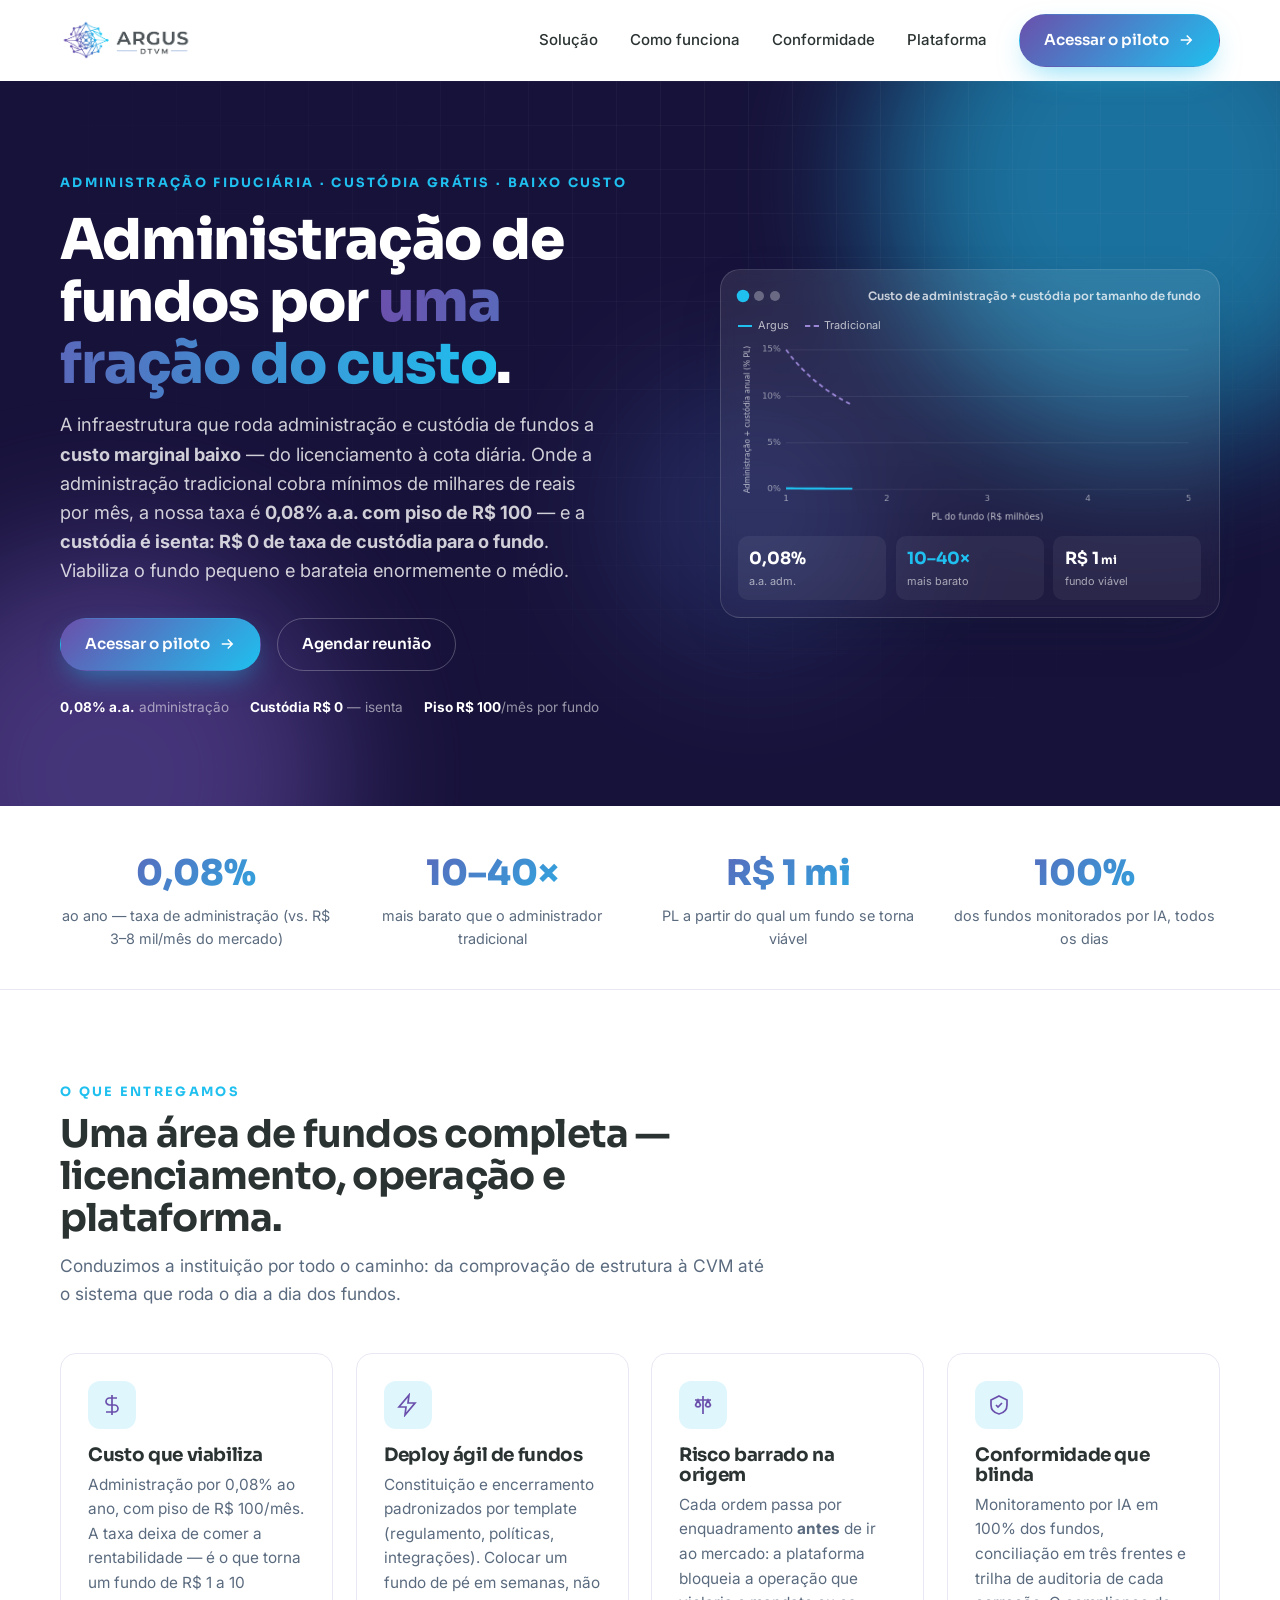
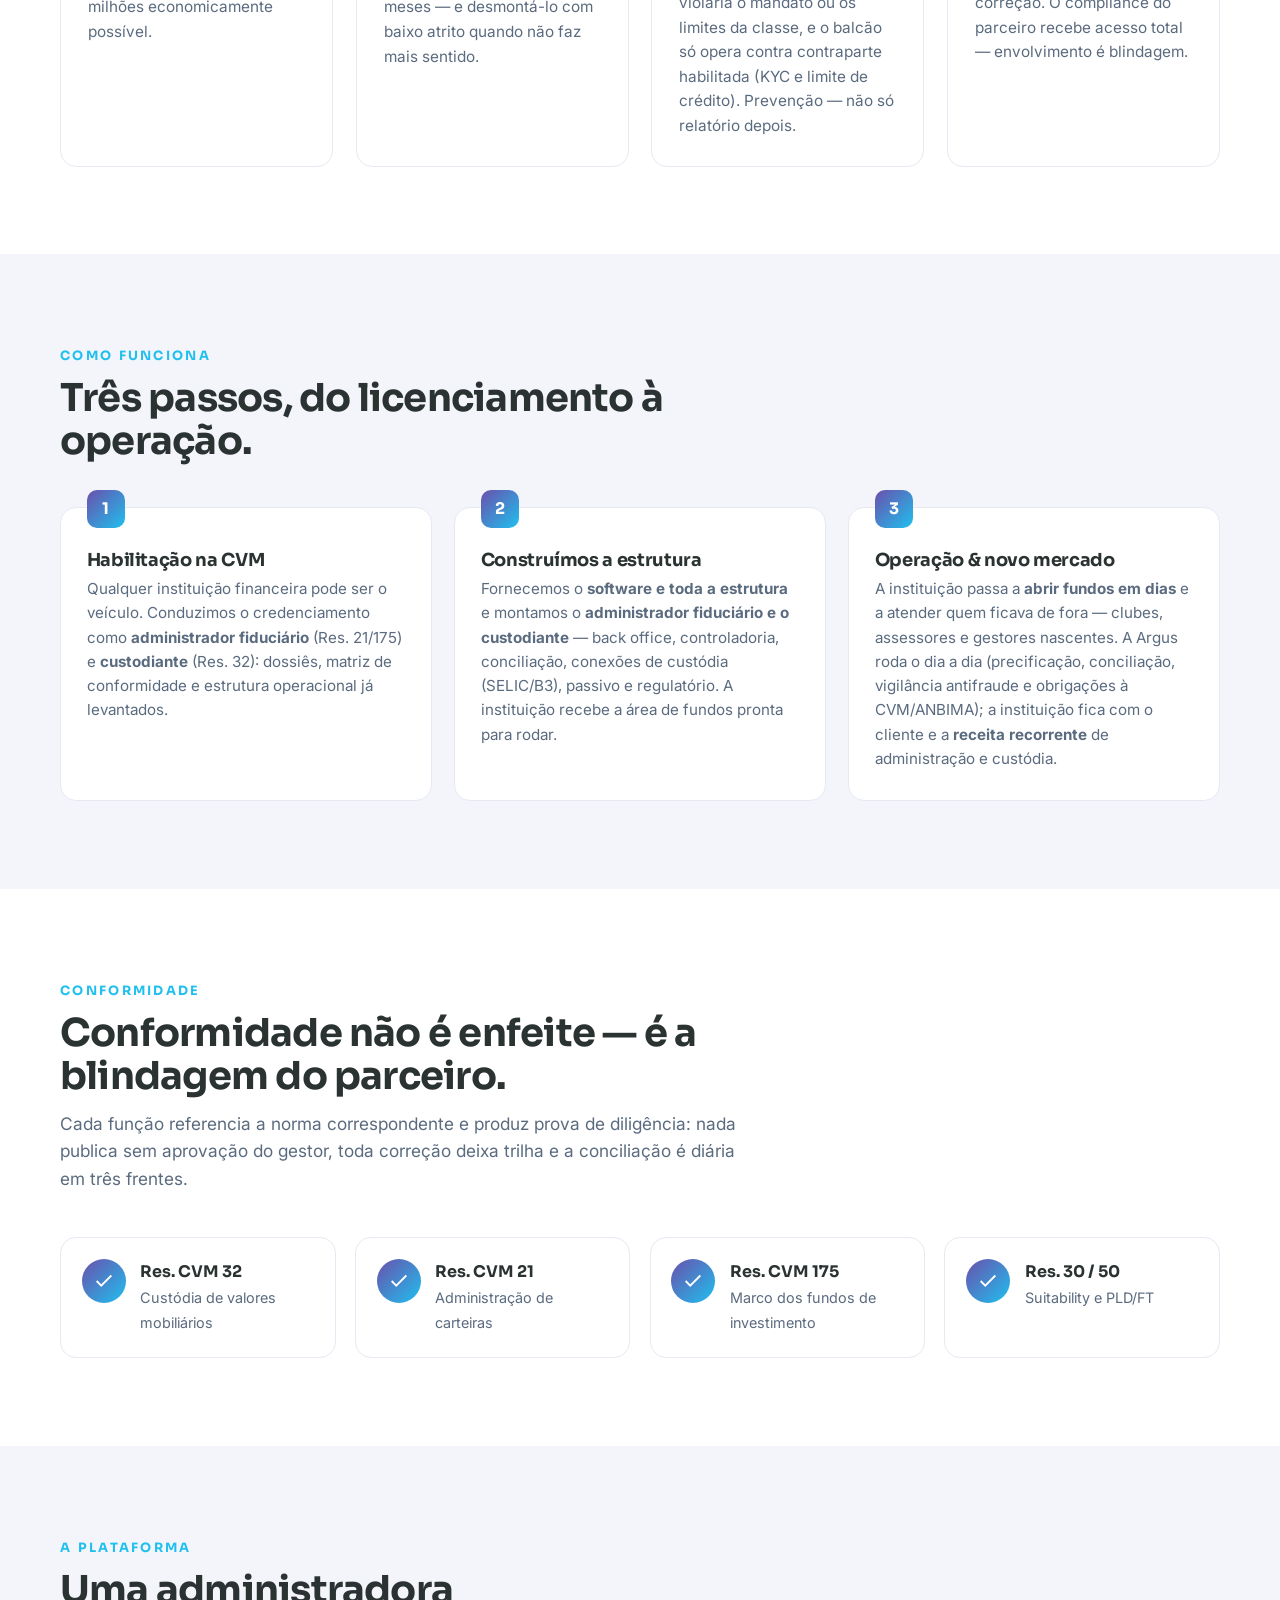
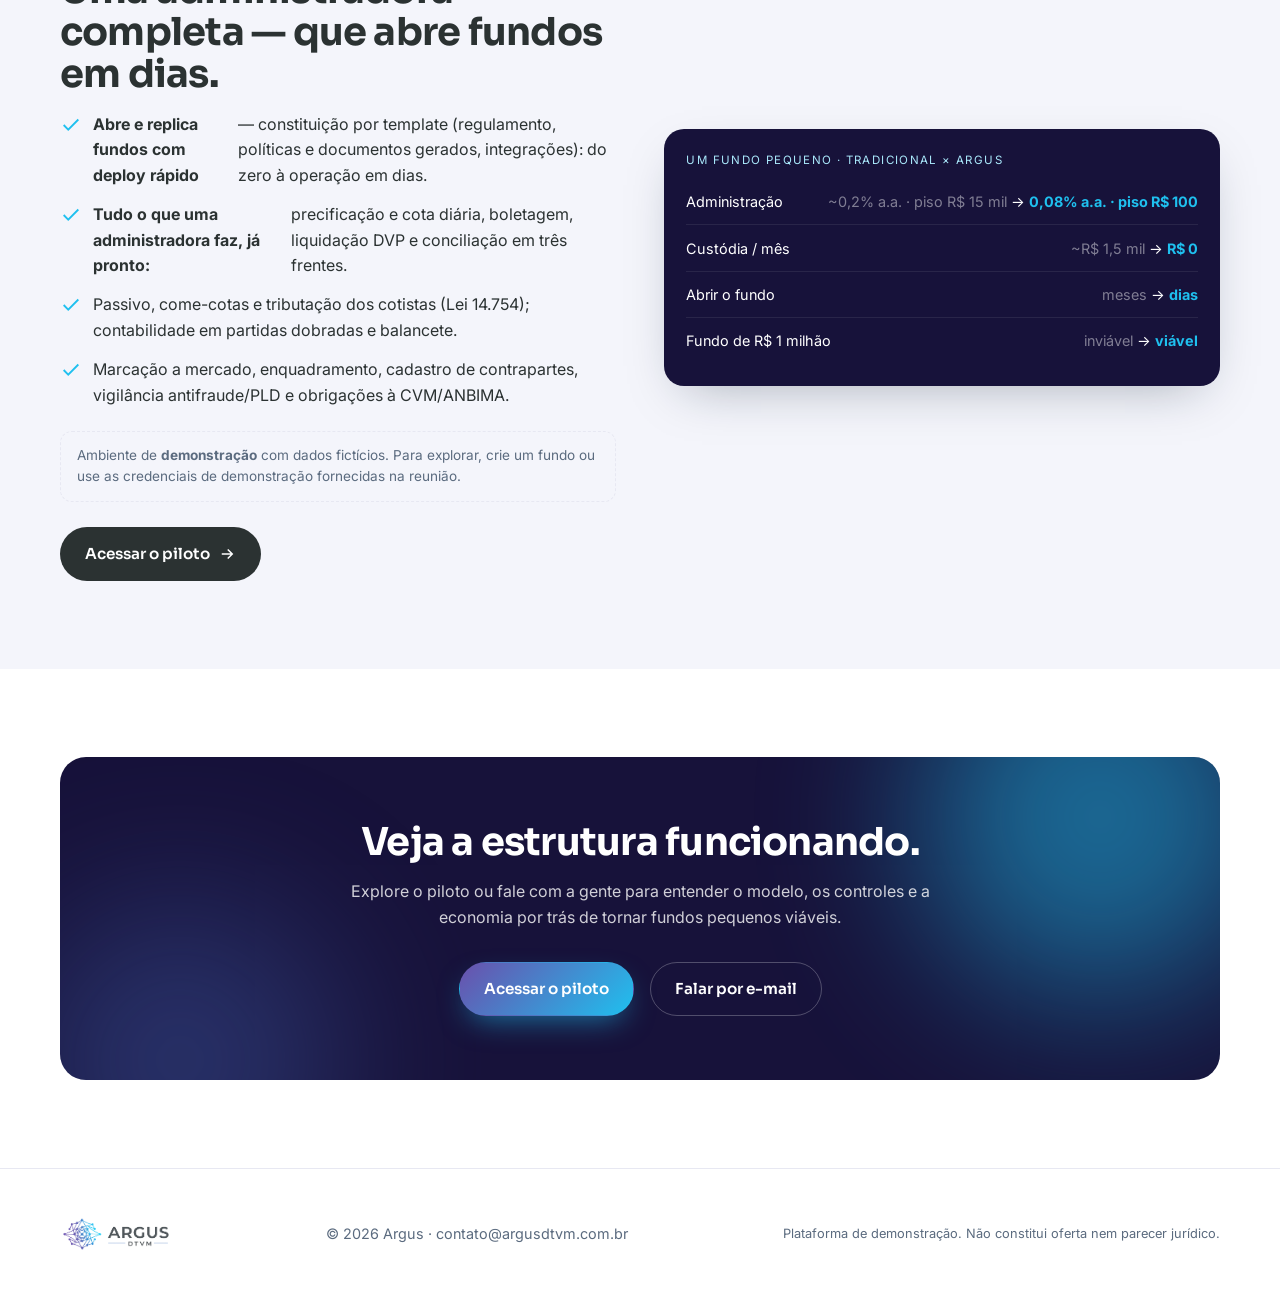
==== commit a492c737: "acabando nos onepages e emails" ====
--- a/landing/index.html
+++ b/landing/index.html
@@ -275,7 +275,7 @@
         <span style="display:inline-flex;align-items:center;gap:.35rem"><i style="width:14px;height:2px;background:#1fc0ef;display:inline-block"></i>Argus</span>
         <span style="display:inline-flex;align-items:center;gap:.35rem"><i style="width:14px;height:0;border-top:2px dashed #9b86d6;display:inline-block"></i>Tradicional</span>
       </div>
-      <canvas id="cotaChart" width="520" height="182"></canvas>
+      <canvas id="cotaChart" width="520" height="209"></canvas>
       <div class="mock-kpis">
         <div class="mock-kpi"><div class="v"><span data-count="0.08" data-dec="2">0</span>%</div><div class="l">a.a. adm.</div></div>
         <div class="mock-kpi"><div class="v up">10–40×</div><div class="l">mais barato</div></div>
@@ -491,7 +491,7 @@
     ctx.fillText('PL do fundo (R$ milhões)',padL+pw/2,H-14);
     ctx.save();ctx.translate(11,padT+ph/2);ctx.rotate(-Math.PI/2);ctx.textAlign='center';ctx.textBaseline='middle';
     ctx.fillStyle='rgba(255,255,255,.72)';ctx.font='8.5px system-ui,Arial,sans-serif';
-    ctx.fillText('Custo da administração e custódia ao ano (% do PL)',0,0);ctx.restore();
+    ctx.fillText('Administração + custódia anual (% PL)',0,0);ctx.restore();
     const c=Math.max(2,Math.floor(prog*N));
     const g=ctx.createLinearGradient(0,padT,0,H-padB);g.addColorStop(0,'rgba(31,192,239,.30)');g.addColorStop(1,'rgba(31,192,239,0)');
     ctx.beginPath();ctx.moveTo(X(R.min),H-padB);
